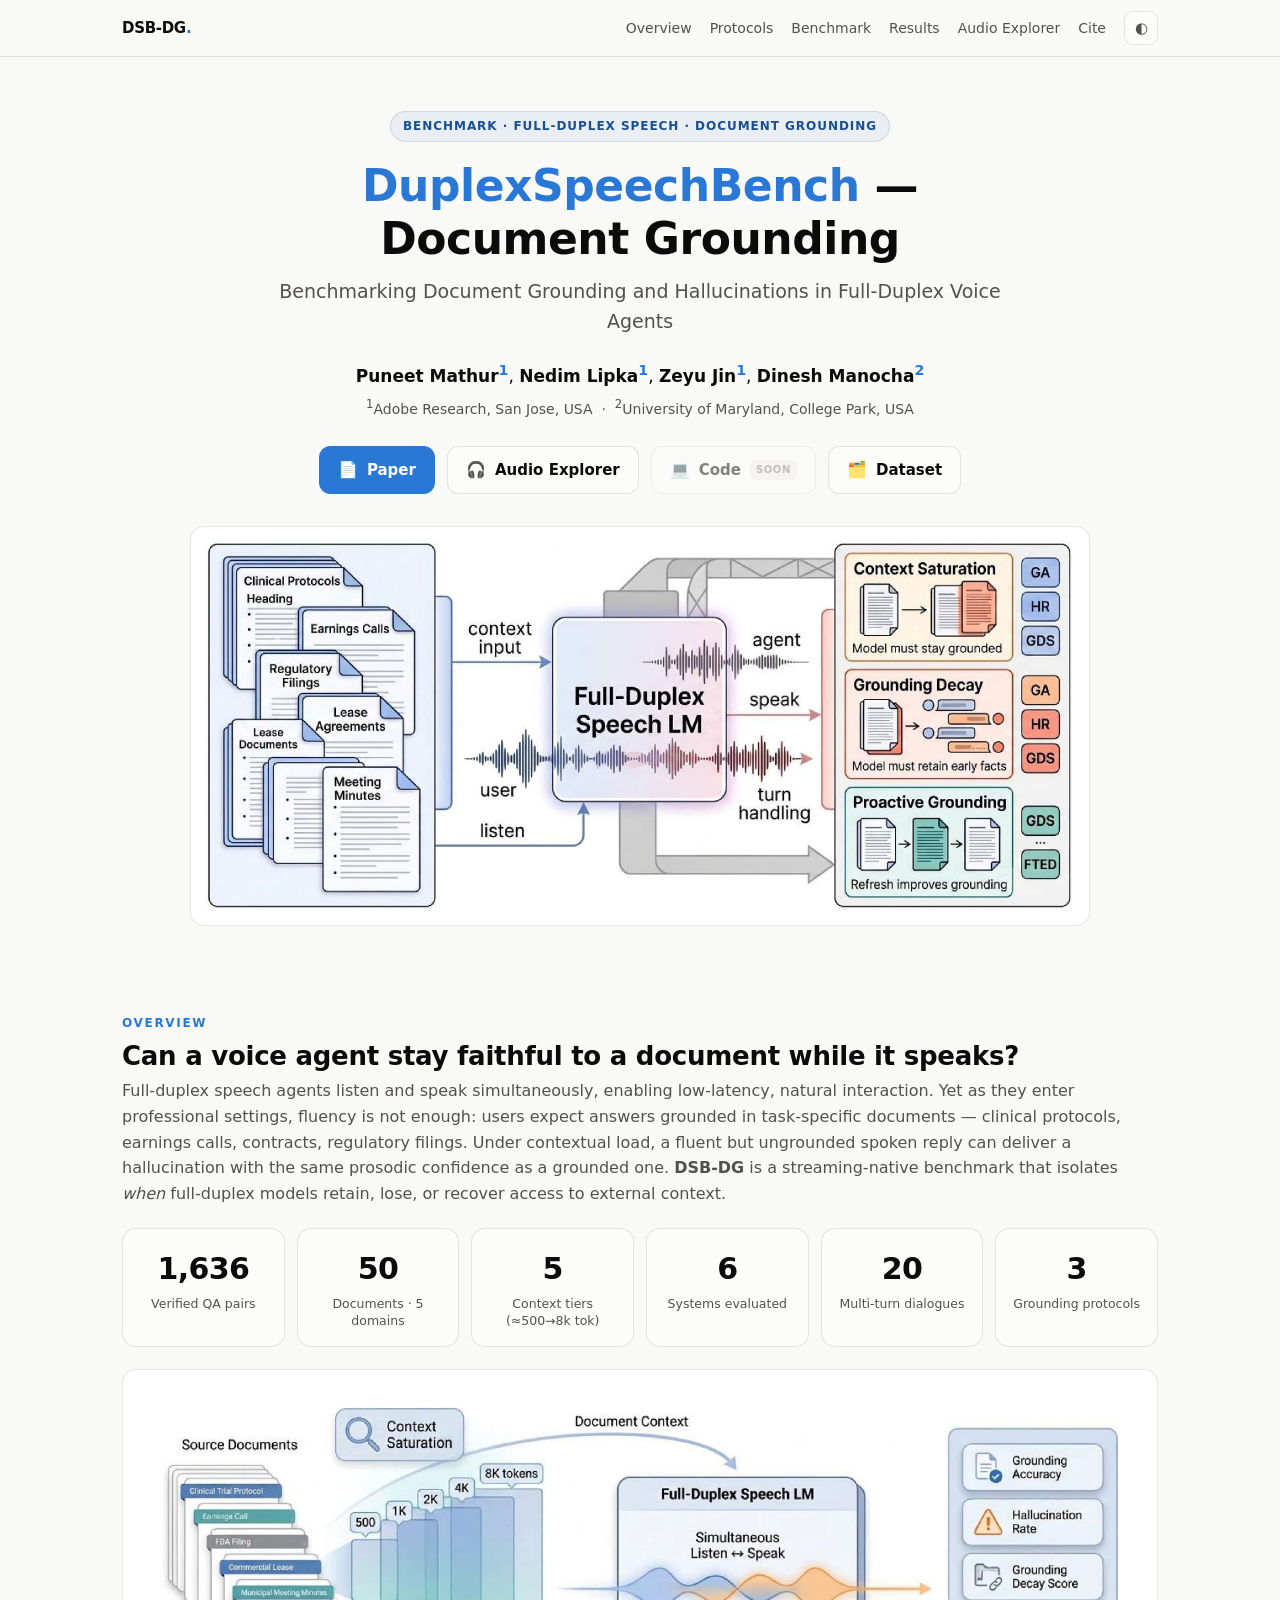
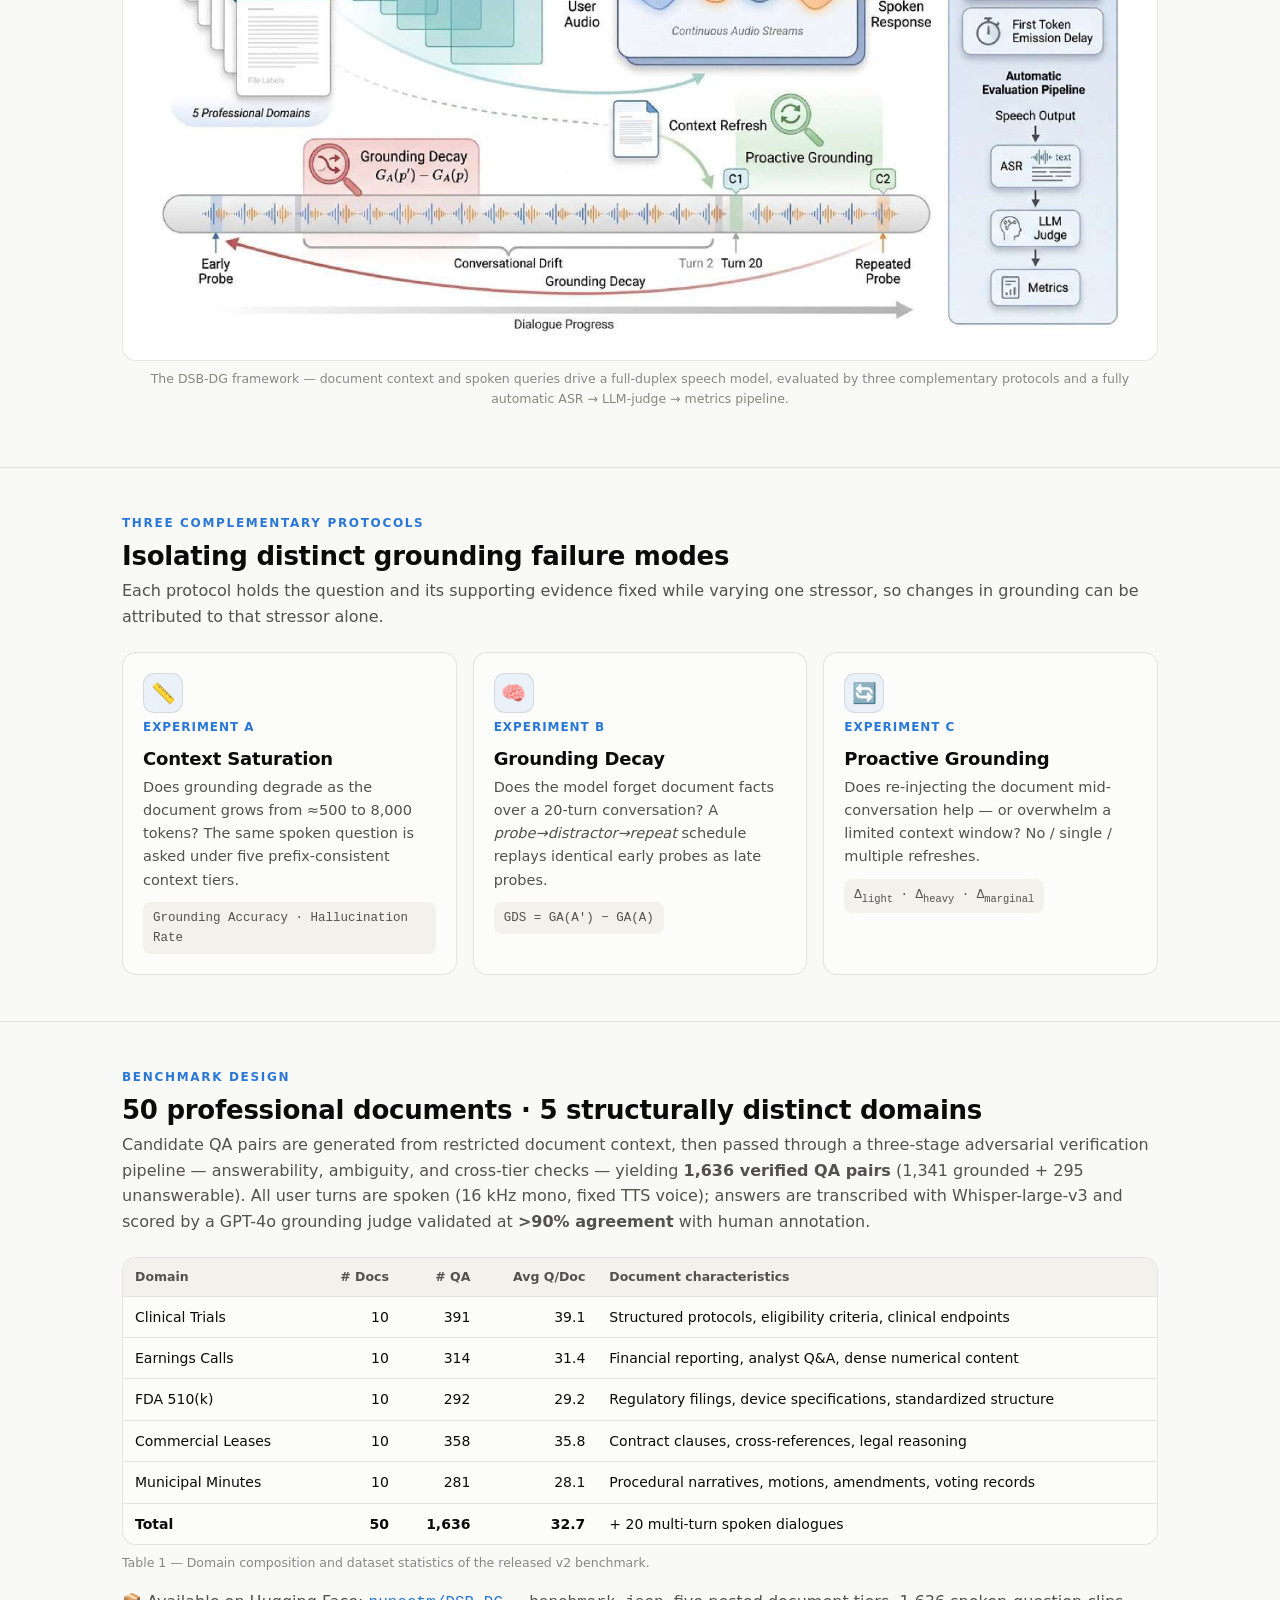
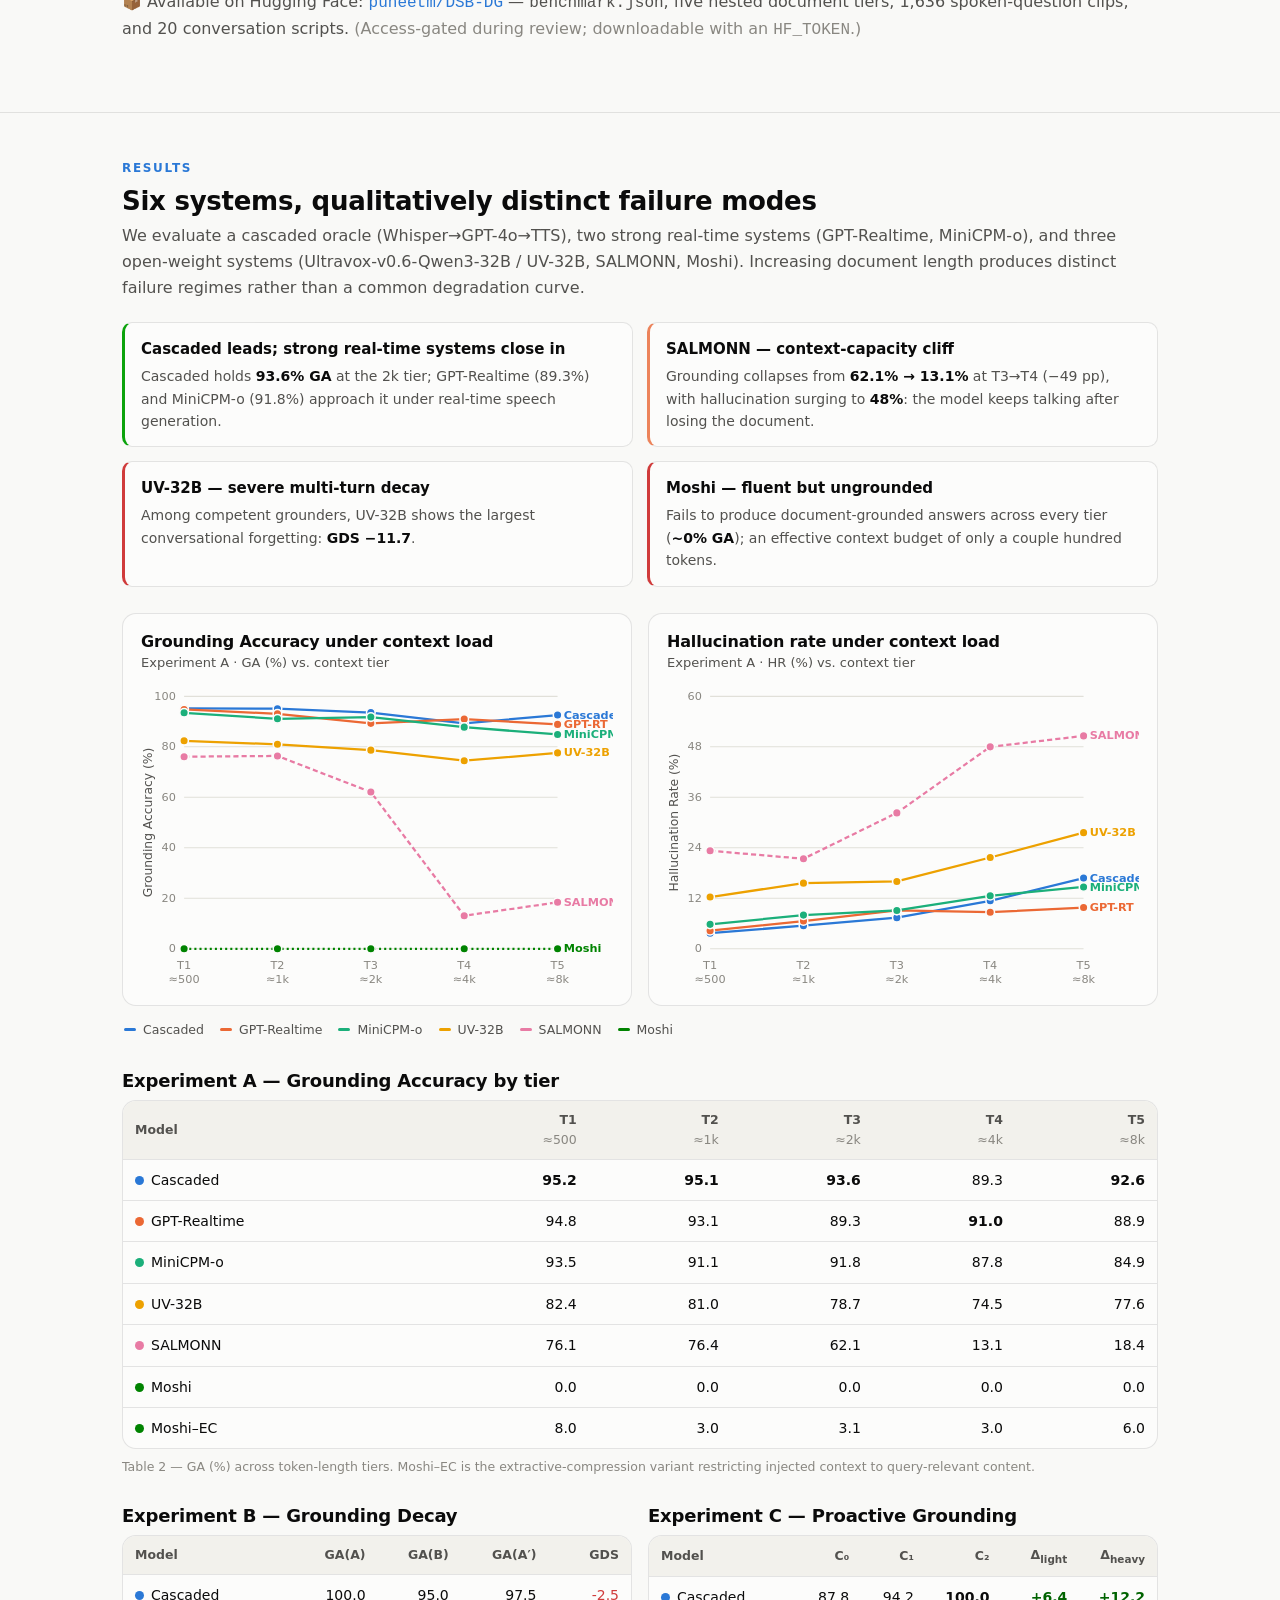
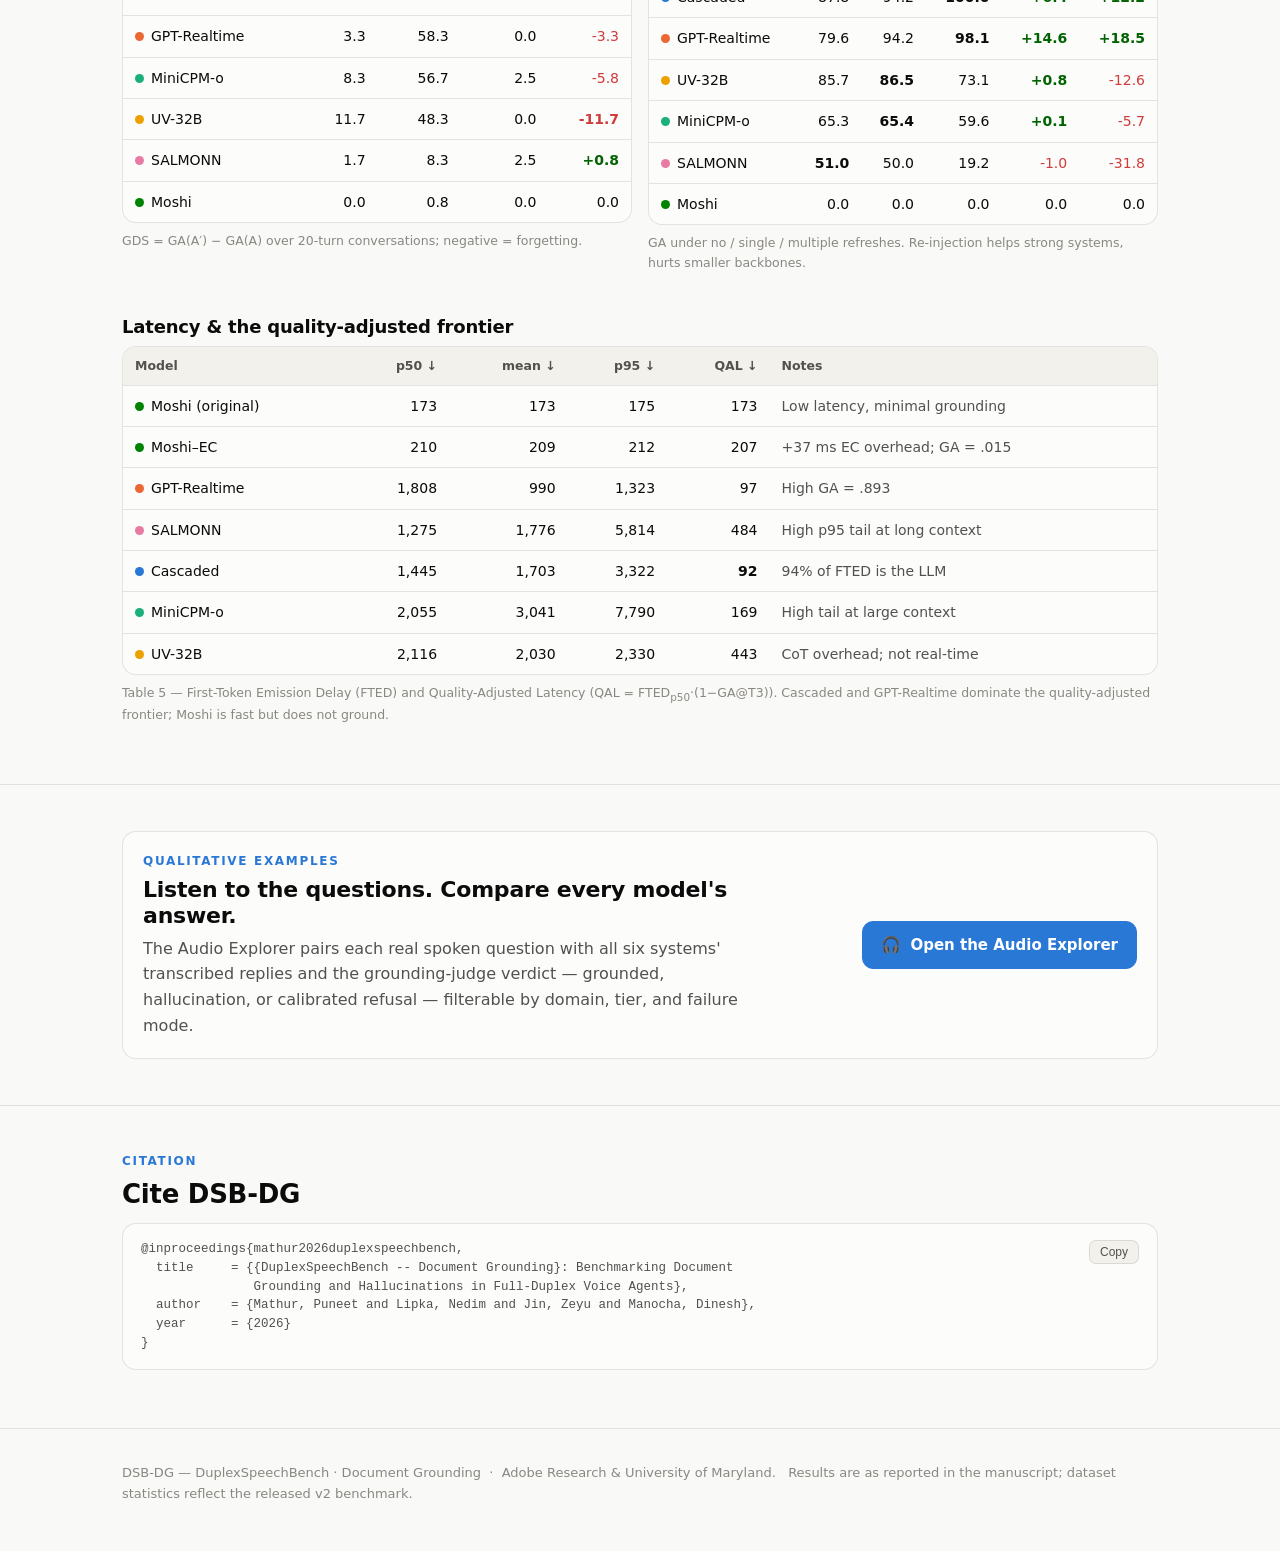
==== index.html @ b0e41d4e "Add files via upload" ====
<!DOCTYPE html>
<html lang="en">
<head>
<meta charset="utf-8">
<meta name="viewport" content="width=device-width, initial-scale=1">
<title>DSB-DG · Document Grounding in Full-Duplex Voice Agents</title>
<meta name="description" content="DuplexSpeechBench–Document Grounding (DSB-DG): a streaming-native benchmark for document grounding and hallucination in full-duplex spoken dialogue.">
<link rel="icon" href="data:image/svg+xml,%3Csvg xmlns=%22http://www.w3.org/2000/svg%22 viewBox=%220 0 32 32%22%3E%3Crect width=%2232%22 height=%2232%22 rx=%227%22 fill=%22%232a78d6%22/%3E%3Ctext x=%2216%22 y=%2222%22 font-size=%2217%22 font-family=%22sans-serif%22 font-weight=%22700%22 fill=%22white%22 text-anchor=%22middle%22%3ED%3C/text%3E%3C/svg%3E">
<link rel="stylesheet" href="assets/css/styles.css">
</head>
<body>

<!-- ================= NAV ================= -->
<nav class="nav">
  <div class="wrap">
    <a class="brand" href="index.html">DSB&#8209;DG<span>.</span></a>
    <div class="links">
      <a href="#overview">Overview</a>
      <a href="#protocols">Protocols</a>
      <a href="#benchmark">Benchmark</a>
      <a href="#results">Results</a>
      <a href="explorer.html">Audio&nbsp;Explorer</a>
      <a href="#cite">Cite</a>
      <button class="theme-btn" id="themeBtn" title="Toggle theme" aria-label="Toggle color theme">◐</button>
    </div>
  </div>
</nav>

<!-- ================= HERO ================= -->
<header class="hero">
  <div class="wrap">
    <span class="badge">Benchmark · Full-Duplex Speech · Document Grounding</span>
    <h1><span class="accent">DuplexSpeechBench</span> — Document Grounding</h1>
    <p class="subtitle">Benchmarking Document Grounding and Hallucinations in Full-Duplex Voice Agents</p>

    <div class="authors">
      <a href="#">Puneet Mathur</a><sup>1</sup>,
      <a href="#">Nedim Lipka</a><sup>1</sup>,
      <a href="#">Zeyu Jin</a><sup>1</sup>,
      <a href="#">Dinesh Manocha</a><sup>2</sup>
    </div>
    <div class="affil"><sup>1</sup>Adobe Research, San Jose, USA &nbsp;·&nbsp; <sup>2</sup>University of Maryland, College Park, USA</div>

    <div class="btn-row">
      <a class="btn primary" href="https://drive.google.com/file/d/1AXy6N1eUe5DbDj20cRdw9fHPKlyASnVm/view" target="_blank" rel="noopener"><span class="ico">📄</span> Paper</a>
      <a class="btn" href="explorer.html"><span class="ico">🎧</span> Audio Explorer</a>
      <a class="btn disabled" href="#" aria-disabled="true"><span class="ico">💻</span> Code <span class="soon">soon</span></a>
      <a class="btn" href="https://huggingface.co/datasets/puneetm/DSB-DG" target="_blank" rel="noopener"><span class="ico">🗂️</span> Dataset</a>
    </div>

    <figure class="figure hero-fig">
      <img src="assets/img/intro_overview.png" alt="DSB-DG overview: professional documents provide context to a full-duplex speech LM that listens and speaks, evaluated by three protocols — Context Saturation, Grounding Decay, and Proactive Grounding — via grounding accuracy, hallucination rate, decay score, and latency.">
    </figure>
  </div>
</header>

<!-- ================= OVERVIEW ================= -->
<section id="overview">
  <div class="wrap">
    <p class="eyebrow">Overview</p>
    <h2 class="section-title">Can a voice agent stay faithful to a document while it speaks?</h2>
    <p class="lede">
      Full-duplex speech agents listen and speak simultaneously, enabling low-latency, natural interaction.
      Yet as they enter professional settings, fluency is not enough: users expect answers grounded in
      task-specific documents — clinical protocols, earnings calls, contracts, regulatory filings. Under
      contextual load, a fluent but ungrounded spoken reply can deliver a hallucination with the same
      prosodic confidence as a grounded one. <strong>DSB-DG</strong> is a streaming-native benchmark that
      isolates <em>when</em> full-duplex models retain, lose, or recover access to external context.
    </p>

    <div class="tiles">
      <div class="tile"><div class="num">1,636</div><div class="lab">Verified QA pairs</div></div>
      <div class="tile"><div class="num">50</div><div class="lab">Documents · 5 domains</div></div>
      <div class="tile"><div class="num">5</div><div class="lab">Context tiers<br>(≈500→8k tok)</div></div>
      <div class="tile"><div class="num">6</div><div class="lab">Systems evaluated</div></div>
      <div class="tile"><div class="num">20</div><div class="lab">Multi-turn dialogues</div></div>
      <div class="tile"><div class="num">3</div><div class="lab">Grounding protocols</div></div>
    </div>

    <figure class="figure" style="margin-top:22px">
      <img src="assets/img/main_figure.png" alt="DSB-DG framework: source documents across five domains are rendered at five context tiers (500–8k tokens) and injected into a full-duplex speech LM that answers spoken queries in real time. Three protocols — Context Saturation, Grounding Decay (early vs. repeated probes across conversational drift), and Proactive Grounding (mid-dialogue context refresh) — feed an automatic evaluation pipeline: ASR, LLM judge, then metrics.">
    </figure>
    <p class="cap center">The DSB-DG framework — document context and spoken queries drive a full-duplex speech model,
      evaluated by three complementary protocols and a fully automatic ASR → LLM-judge → metrics pipeline.</p>
  </div>
</section>

<!-- ================= PROTOCOLS ================= -->
<section id="protocols">
  <div class="wrap">
    <p class="eyebrow">Three complementary protocols</p>
    <h2 class="section-title">Isolating distinct grounding failure modes</h2>
    <p class="lede">Each protocol holds the question and its supporting evidence fixed while varying one stressor,
      so changes in grounding can be attributed to that stressor alone.</p>
    <div class="grid-3">
      <div class="card protocol">
        <div class="pill-ico">📏</div>
        <span class="k">Experiment A</span>
        <h3>Context Saturation</h3>
        <p>Does grounding degrade as the document grows from ≈500 to 8,000 tokens? The same spoken question is
          asked under five prefix-consistent context tiers.</p>
        <span class="metric">Grounding Accuracy · Hallucination Rate</span>
      </div>
      <div class="card protocol">
        <div class="pill-ico">🧠</div>
        <span class="k">Experiment B</span>
        <h3>Grounding Decay</h3>
        <p>Does the model forget document facts over a 20-turn conversation? A <em>probe→distractor→repeat</em>
          schedule replays identical early probes as late probes.</p>
        <span class="metric">GDS = GA(A′) − GA(A)</span>
      </div>
      <div class="card protocol">
        <div class="pill-ico">🔄</div>
        <span class="k">Experiment C</span>
        <h3>Proactive Grounding</h3>
        <p>Does re-injecting the document mid-conversation help — or overwhelm a limited context window?
          No / single / multiple refreshes.</p>
        <span class="metric">Δ<sub>light</sub> · Δ<sub>heavy</sub> · Δ<sub>marginal</sub></span>
      </div>
    </div>
  </div>
</section>

<!-- ================= BENCHMARK ================= -->
<section id="benchmark">
  <div class="wrap">
    <p class="eyebrow">Benchmark design</p>
    <h2 class="section-title">50 professional documents · 5 structurally distinct domains</h2>
    <p class="lede">Candidate QA pairs are generated from restricted document context, then passed through a
      three-stage adversarial verification pipeline — answerability, ambiguity, and cross-tier checks —
      yielding <strong>1,636 verified QA pairs</strong> (1,341 grounded + 295 unanswerable). All user turns
      are spoken (16 kHz mono, fixed TTS voice); answers are transcribed with Whisper-large-v3 and scored by
      a GPT-4o grounding judge validated at <strong>&gt;90% agreement</strong> with human annotation.</p>

    <div class="table-wrap">
      <table class="data">
        <thead>
          <tr><th>Domain</th><th># Docs</th><th># QA</th><th>Avg&nbsp;Q/Doc</th><th style="text-align:left">Document characteristics</th></tr>
        </thead>
        <tbody>
          <tr><td>Clinical Trials</td><td>10</td><td>391</td><td>39.1</td><td style="text-align:left">Structured protocols, eligibility criteria, clinical endpoints</td></tr>
          <tr><td>Earnings Calls</td><td>10</td><td>314</td><td>31.4</td><td style="text-align:left">Financial reporting, analyst Q&amp;A, dense numerical content</td></tr>
          <tr><td>FDA 510(k)</td><td>10</td><td>292</td><td>29.2</td><td style="text-align:left">Regulatory filings, device specifications, standardized structure</td></tr>
          <tr><td>Commercial Leases</td><td>10</td><td>358</td><td>35.8</td><td style="text-align:left">Contract clauses, cross-references, legal reasoning</td></tr>
          <tr><td>Municipal Minutes</td><td>10</td><td>281</td><td>28.1</td><td style="text-align:left">Procedural narratives, motions, amendments, voting records</td></tr>
          <tr><td class="best">Total</td><td class="best">50</td><td class="best">1,636</td><td class="best">32.7</td><td style="text-align:left">+ 20 multi-turn spoken dialogues</td></tr>
        </tbody>
      </table>
    </div>
    <p class="cap">Table 1 — Domain composition and dataset statistics of the released v2 benchmark.</p>
    <p class="lede" style="margin-top:16px">📦 Available on Hugging Face:
      <a href="https://huggingface.co/datasets/puneetm/DSB-DG" target="_blank" rel="noopener"><code>puneetm/DSB-DG</code></a>
      — <code>benchmark.json</code>, five nested document tiers, 1,636 spoken-question clips, and 20 conversation
      scripts. <span style="color:var(--muted)">(Access-gated during review; downloadable with an <code>HF_TOKEN</code>.)</span></p>
  </div>
</section>

<!-- ================= RESULTS ================= -->
<section id="results">
  <div class="wrap">
    <p class="eyebrow">Results</p>
    <h2 class="section-title">Six systems, qualitatively distinct failure modes</h2>
    <p class="lede">We evaluate a cascaded oracle (Whisper→GPT-4o→TTS), two strong real-time systems
      (GPT-Realtime, MiniCPM-o), and three open-weight systems (Ultravox-v0.6-Qwen3-32B / UV-32B, SALMONN, Moshi).
      Increasing document length produces distinct failure regimes rather than a common degradation curve.</p>

    <div class="findings" style="margin-bottom:26px">
      <div class="finding good"><h4>Cascaded leads; strong real-time systems close in</h4>
        <p>Cascaded holds <strong>93.6% GA</strong> at the 2k tier; GPT-Realtime (89.3%) and MiniCPM-o (91.8%)
          approach it under real-time speech generation.</p></div>
      <div class="finding warn"><h4>SALMONN — context-capacity cliff</h4>
        <p>Grounding collapses from <strong>62.1% → 13.1%</strong> at T3→T4 (−49 pp), with hallucination surging
          to <strong>48%</strong>: the model keeps talking after losing the document.</p></div>
      <div class="finding bad"><h4>UV-32B — severe multi-turn decay</h4>
        <p>Among competent grounders, UV-32B shows the largest conversational forgetting: <strong>GDS −11.7</strong>.</p></div>
      <div class="finding bad"><h4>Moshi — fluent but ungrounded</h4>
        <p>Fails to produce document-grounded answers across every tier (<strong>~0% GA</strong>); an effective
          context budget of only a couple hundred tokens.</p></div>
    </div>

    <!-- charts -->
    <div class="grid-2">
      <div class="chart-card">
        <h3>Grounding Accuracy under context load</h3>
        <p class="sub">Experiment A · GA (%) vs. context tier</p>
        <svg id="chartGA" viewBox="0 0 460 300" width="100%" role="img" aria-label="Line chart of grounding accuracy versus context tier for six systems."></svg>
      </div>
      <div class="chart-card">
        <h3>Hallucination rate under context load</h3>
        <p class="sub">Experiment A · HR (%) vs. context tier</p>
        <svg id="chartHR" viewBox="0 0 460 300" width="100%" role="img" aria-label="Line chart of hallucination rate versus context tier for five systems."></svg>
      </div>
    </div>
    <div class="legend" id="modelLegend" style="margin-top:14px"></div>

    <!-- Exp A table -->
    <h3 style="margin:30px 0 8px; font-size:18px">Experiment A — Grounding Accuracy by tier</h3>
    <div class="table-wrap">
      <table class="data" id="tblA"></table>
    </div>
    <p class="cap">Table 2 — GA (%) across token-length tiers. Moshi–EC is the extractive-compression variant restricting injected context to query-relevant content.</p>

    <div class="grid-2" style="margin-top:28px">
      <div>
        <h3 style="margin:0 0 8px; font-size:18px">Experiment B — Grounding Decay</h3>
        <div class="table-wrap"><table class="data" id="tblB"></table></div>
        <p class="cap">GDS = GA(A′) − GA(A) over 20-turn conversations; negative = forgetting.</p>
      </div>
      <div>
        <h3 style="margin:0 0 8px; font-size:18px">Experiment C — Proactive Grounding</h3>
        <div class="table-wrap"><table class="data" id="tblC"></table></div>
        <p class="cap">GA under no / single / multiple refreshes. Re-injection helps strong systems, hurts smaller backbones.</p>
      </div>
    </div>

    <h3 style="margin:30px 0 8px; font-size:18px">Latency & the quality-adjusted frontier</h3>
    <div class="table-wrap"><table class="data" id="tblL"></table></div>
    <p class="cap">Table 5 — First-Token Emission Delay (FTED) and Quality-Adjusted Latency
      (QAL = FTED<sub>p50</sub>·(1−GA@T3)). Cascaded and GPT-Realtime dominate the quality-adjusted frontier;
      Moshi is fast but does not ground.</p>
  </div>
</section>

<!-- ================= EXPLORER TEASER ================= -->
<section id="explore-teaser">
  <div class="wrap">
    <div class="card" style="display:flex; gap:22px; align-items:center; flex-wrap:wrap; justify-content:space-between">
      <div style="max-width:60ch">
        <p class="eyebrow" style="margin-bottom:6px">Qualitative examples</p>
        <h2 class="section-title" style="font-size:22px">Listen to the questions. Compare every model's answer.</h2>
        <p class="lede" style="margin-bottom:0">The Audio Explorer pairs each real spoken question with all six systems'
          transcribed replies and the grounding-judge verdict — grounded, hallucination, or calibrated refusal —
          filterable by domain, tier, and failure mode.</p>
      </div>
      <a class="btn primary" href="explorer.html"><span class="ico">🎧</span> Open the Audio Explorer</a>
    </div>
  </div>
</section>

<!-- ================= CITE ================= -->
<section id="cite">
  <div class="wrap">
    <p class="eyebrow">Citation</p>
    <h2 class="section-title">Cite DSB-DG</h2>
    <pre class="bib" id="bib"><button class="copy-btn" onclick="copyBib()">Copy</button>@inproceedings{mathur2026duplexspeechbench,
  title     = {{DuplexSpeechBench -- Document Grounding}: Benchmarking Document
               Grounding and Hallucinations in Full-Duplex Voice Agents},
  author    = {Mathur, Puneet and Lipka, Nedim and Jin, Zeyu and Manocha, Dinesh},
  year      = {2026}
}</pre>
  </div>
</section>

<footer>
  <div class="wrap">
    DSB-DG — DuplexSpeechBench · Document Grounding &nbsp;·&nbsp; Adobe Research &amp; University of Maryland.
    &nbsp; Results are as reported in the manuscript; dataset statistics reflect the released v2 benchmark.
  </div>
</footer>

<script src="assets/js/charts.js"></script>
<script>
/* theme toggle (shared) */
(function(){
  const root=document.documentElement, KEY='dsbdg-theme';
  const saved=localStorage.getItem(KEY);
  if(saved) root.setAttribute('data-theme',saved);
  const btn=document.getElementById('themeBtn');
  function cur(){ return root.getAttribute('data-theme') || (matchMedia('(prefers-color-scheme: dark)').matches?'dark':'light'); }
  btn && btn.addEventListener('click',()=>{ const n=cur()==='dark'?'light':'dark'; root.setAttribute('data-theme',n); localStorage.setItem(KEY,n); window.__redrawCharts&&window.__redrawCharts(); });
})();
function copyBib(){ const t=document.getElementById('bib').innerText.replace(/^Copy\n/,''); navigator.clipboard.writeText(t); const b=document.querySelector('.copy-btn'); b.textContent='Copied ✓'; setTimeout(()=>b.textContent='Copy',1500); }
</script>
</body>
</html>
---- assets/css/styles.css ----
/* =========================================================================
   DSB-DG project site — shared design system
   Palette values are the validated data-viz reference set (light + dark).
   ========================================================================= */
:root {
  color-scheme: light;
  /* surfaces / ink */
  --plane:        #f9f9f7;
  --surface:      #fcfcfb;
  --surface-2:    #f2f1ec;
  --ink:          #0b0b0b;
  --ink-2:        #52514e;
  --muted:        #898781;
  --hair:         rgba(11,11,11,0.10);
  --grid:         #e1e0d9;
  --axis:         #c3c2b7;
  /* accent */
  --accent:       #2a78d6;
  --accent-ink:   #184f95;
  --accent-wash:  rgba(42,120,214,0.08);
  /* categorical model slots (fixed order) */
  --m-cascaded:   #2a78d6;  /* blue   */
  --m-gpt:        #eb6834;  /* orange */
  --m-minicpm:    #1baf7a;  /* aqua   */
  --m-uv:         #eda100;  /* yellow */
  --m-salmonn:    #e87ba4;  /* magenta*/
  --m-moshi:      #008300;  /* green  */
  /* status (fixed, never themed) */
  --good:         #0ca30c;
  --good-text:    #006300;
  --warning:      #fab219;
  --serious:      #ec835a;
  --critical:     #d03b3b;
  --radius:       14px;
  --maxw:         1080px;
  --font: system-ui, -apple-system, "Segoe UI", Roboto, sans-serif;
  --mono: ui-monospace, "SF Mono", "JetBrains Mono", Menlo, Consolas, monospace;
}
:root[data-theme="dark"] {
  color-scheme: dark;
  --plane:        #0d0d0d;
  --surface:      #1a1a19;
  --surface-2:    #232321;
  --ink:          #ffffff;
  --ink-2:        #c3c2b7;
  --muted:        #898781;
  --hair:         rgba(255,255,255,0.12);
  --grid:         #2c2c2a;
  --axis:         #383835;
  --accent:       #3987e5;
  --accent-ink:   #86b6ef;
  --accent-wash:  rgba(57,135,229,0.12);
  --m-cascaded:   #3987e5;
  --m-gpt:        #d95926;
  --m-minicpm:    #199e70;
  --m-uv:         #c98500;
  --m-salmonn:    #d55181;
  --m-moshi:      #008300;
  --good-text:    #0ca30c;
}
@media (prefers-color-scheme: dark) {
  :root:not([data-theme="light"]) {
    color-scheme: dark;
    --plane:#0d0d0d; --surface:#1a1a19; --surface-2:#232321;
    --ink:#ffffff; --ink-2:#c3c2b7; --muted:#898781;
    --hair:rgba(255,255,255,0.12); --grid:#2c2c2a; --axis:#383835;
    --accent:#3987e5; --accent-ink:#86b6ef; --accent-wash:rgba(57,135,229,0.12);
    --m-cascaded:#3987e5; --m-gpt:#d95926; --m-minicpm:#199e70; --m-uv:#c98500;
    --m-salmonn:#d55181; --m-moshi:#008300; --good-text:#0ca30c;
  }
}

* { box-sizing: border-box; }
html { scroll-behavior: smooth; }
body {
  margin: 0; background: var(--plane); color: var(--ink);
  font-family: var(--font); font-size: 16px; line-height: 1.6;
  -webkit-font-smoothing: antialiased;
}
a { color: var(--accent); text-decoration: none; }
a:hover { text-decoration: underline; }
h1,h2,h3 { line-height: 1.2; font-weight: 700; letter-spacing: -0.01em; }
.wrap { max-width: var(--maxw); margin: 0 auto; padding: 0 22px; }
section { padding: 46px 0; border-top: 1px solid var(--hair); }
section:first-of-type { border-top: none; }
.eyebrow {
  text-transform: uppercase; letter-spacing: 0.14em; font-size: 12px;
  font-weight: 700; color: var(--accent); margin: 0 0 8px;
}
h2.section-title { font-size: 26px; margin: 0 0 6px; }
.lede { color: var(--ink-2); max-width: none; margin: 0 0 22px; }

/* ---- top nav ---- */
.nav {
  position: sticky; top: 0; z-index: 50; backdrop-filter: saturate(140%) blur(10px);
  background: color-mix(in srgb, var(--plane) 82%, transparent);
  border-bottom: 1px solid var(--hair);
}
.nav .wrap { display: flex; align-items: center; gap: 18px; height: 56px; }
.nav .brand { font-weight: 800; letter-spacing: -0.02em; color: var(--ink); font-size: 15px; }
.nav .brand span { color: var(--accent); }
.nav .links { margin-left: auto; display: flex; gap: 18px; align-items: center; }
.nav .links a { color: var(--ink-2); font-size: 14px; font-weight: 500; }
.nav .links a:hover { color: var(--ink); text-decoration: none; }
.theme-btn {
  border: 1px solid var(--hair); background: var(--surface); color: var(--ink-2);
  width: 34px; height: 34px; border-radius: 9px; cursor: pointer; font-size: 15px;
  display: grid; place-items: center;
}
.theme-btn:hover { color: var(--ink); border-color: var(--axis); }

/* ---- hero ---- */
.hero { text-align: center; padding: 54px 0 42px; }
.hero .badge {
  display: inline-block; font-size: 12px; font-weight: 700; letter-spacing: 0.08em;
  text-transform: uppercase; color: var(--accent-ink); background: var(--accent-wash);
  border: 1px solid var(--hair); padding: 5px 12px; border-radius: 999px; margin-bottom: 18px;
}
.hero h1 { font-size: clamp(28px, 5vw, 44px); margin: 0 auto 10px; max-width: 20ch; }
.hero h1 .accent { color: var(--accent); }
.hero .subtitle { font-size: clamp(16px,2.2vw,19px); color: var(--ink-2); max-width: 60ch; margin: 0 auto 22px; }
.authors { margin: 20px auto 4px; max-width: 62ch; font-size: 17px; }
.authors a { color: var(--ink); font-weight: 600; }
.authors sup { color: var(--accent); font-weight: 700; }
.affil { color: var(--ink-2); font-size: 14px; margin: 6px auto 0; }
.venue { color: var(--muted); font-size: 13.5px; margin-top: 8px; }

/* ---- paper figures (light-background illustrations, framed for both themes) ---- */
.figure { background: #ffffff; border: 1px solid var(--hair); border-radius: var(--radius); padding: 14px; margin: 0; }
.figure img { display: block; width: 100%; height: auto; border-radius: 8px; }
.hero-fig { max-width: 900px; margin: 32px auto 0; }
.cap.center { text-align: center; }

/* ---- buttons ---- */
.btn-row { display: flex; flex-wrap: wrap; gap: 12px; justify-content: center; margin: 26px 0 4px; }
.btn {
  display: inline-flex; align-items: center; gap: 9px; padding: 11px 18px;
  border-radius: 11px; font-weight: 600; font-size: 15px; border: 1px solid var(--hair);
  background: var(--surface); color: var(--ink); transition: transform .08s ease, border-color .15s;
}
.btn:hover { text-decoration: none; border-color: var(--axis); transform: translateY(-1px); }
.btn.primary { background: var(--accent); border-color: var(--accent); color: #fff; }
.btn.primary:hover { background: var(--accent-ink); border-color: var(--accent-ink); }
.btn.disabled { opacity: 0.5; cursor: not-allowed; pointer-events: none; }
.btn .ico { font-size: 16px; line-height: 1; }
.btn .soon { font-size: 10px; font-weight: 700; text-transform: uppercase; letter-spacing: .06em;
  background: var(--surface-2); color: var(--muted); padding: 2px 6px; border-radius: 6px; }

/* ---- stat tiles ---- */
.tiles { display: grid; grid-template-columns: repeat(6, 1fr); gap: 12px; margin-top: 8px; }
.tile { background: var(--surface); border: 1px solid var(--hair); border-radius: var(--radius);
  padding: 16px 14px; text-align: center; }
.tile .num { font-size: 30px; font-weight: 800; letter-spacing: -0.02em; color: var(--ink); }
.tile .lab { font-size: 12.5px; color: var(--ink-2); margin-top: 3px; line-height: 1.35; }
@media (max-width: 820px){ .tiles { grid-template-columns: repeat(3,1fr);} }
@media (max-width: 460px){ .tiles { grid-template-columns: repeat(2,1fr);} }

/* ---- cards / grid ---- */
.card { background: var(--surface); border: 1px solid var(--hair); border-radius: var(--radius); padding: 20px; }
.grid-3 { display: grid; grid-template-columns: repeat(3,1fr); gap: 16px; }
.grid-2 { display: grid; grid-template-columns: repeat(2,1fr); gap: 16px; }
@media (max-width: 820px){ .grid-3, .grid-2 { grid-template-columns: 1fr; } }
.protocol h3 { margin: 10px 0 6px; font-size: 18px; }
.protocol .k { font-size: 12px; font-weight: 700; color: var(--accent); text-transform: uppercase; letter-spacing: .08em; }
.protocol p { color: var(--ink-2); font-size: 14.5px; margin: 0 0 10px; }
.protocol .metric { font-family: var(--mono); font-size: 12.5px; color: var(--ink-2);
  background: var(--surface-2); border-radius: 8px; padding: 6px 10px; display: inline-block; }
.pill-ico { width: 40px; height: 40px; border-radius: 11px; display: grid; place-items: center;
  font-size: 20px; background: var(--accent-wash); border: 1px solid var(--hair); }

/* ---- tables ---- */
.table-wrap { overflow-x: auto; border: 1px solid var(--hair); border-radius: var(--radius); background: var(--surface); }
table.data { border-collapse: collapse; width: 100%; font-size: 14px; }
table.data th, table.data td { padding: 9px 12px; text-align: right; white-space: nowrap;
  font-variant-numeric: tabular-nums; border-bottom: 1px solid var(--hair); }
table.data th:first-child, table.data td:first-child { text-align: left; }
table.data thead th { color: var(--ink-2); font-weight: 700; font-size: 12.5px; background: var(--surface-2);
  position: sticky; top: 0; }
table.data tbody tr:last-child td { border-bottom: none; }
table.data td.best { font-weight: 800; color: var(--ink); }
table.data .dot { display: inline-block; width: 9px; height: 9px; border-radius: 50%; margin-right: 7px; vertical-align: baseline; }
.neg { color: var(--critical); }
.pos { color: var(--good-text); font-weight: 600; }
.cap { color: var(--muted); font-size: 12.5px; margin-top: 8px; }

/* ---- chart ---- */
.chart-card { background: var(--surface); border: 1px solid var(--hair); border-radius: var(--radius); padding: 18px 18px 8px; }
.chart-card h3 { font-size: 16px; margin: 0 0 2px; }
.chart-card .sub { color: var(--ink-2); font-size: 13px; margin: 0 0 8px; }
.legend { display: flex; flex-wrap: wrap; gap: 12px 16px; margin: 6px 2px 4px; }
.legend .item { display: inline-flex; align-items: center; gap: 7px; font-size: 12.5px; color: var(--ink-2); }
.legend .swatch { width: 12px; height: 3px; border-radius: 2px; }
svg .grid line { stroke: var(--grid); stroke-width: 1; }
svg .axis line, svg .axis path { stroke: var(--axis); }
svg text { fill: var(--muted); font-size: 11px; font-family: var(--font); }
svg text.axis-label { fill: var(--ink-2); font-size: 12px; }

/* ---- callout / findings ---- */
.findings { display: grid; grid-template-columns: repeat(2,1fr); gap: 14px; }
@media (max-width: 820px){ .findings { grid-template-columns: 1fr; } }
.finding { background: var(--surface); border: 1px solid var(--hair); border-left: 3px solid var(--accent);
  border-radius: 10px; padding: 14px 16px; }
.finding.warn { border-left-color: var(--serious); }
.finding.bad { border-left-color: var(--critical); }
.finding.good { border-left-color: var(--good); }
.finding h4 { margin: 0 0 4px; font-size: 15px; }
.finding p { margin: 0; font-size: 14px; color: var(--ink-2); }
.finding strong { color: var(--ink); }

/* ---- bibtex ---- */
pre.bib { background: var(--surface); border: 1px solid var(--hair); border-radius: var(--radius);
  padding: 16px 18px; overflow-x: auto; font-family: var(--mono); font-size: 12.5px; color: var(--ink-2); line-height: 1.5; }
.copy-btn { float: right; font-size: 12px; border: 1px solid var(--hair); background: var(--surface-2);
  color: var(--ink-2); border-radius: 7px; padding: 4px 10px; cursor: pointer; }
.copy-btn:hover { color: var(--ink); }

footer { padding: 34px 0 50px; color: var(--muted); font-size: 13px; border-top: 1px solid var(--hair); }
footer a { color: var(--ink-2); }

/* =========================================================================
   Explorer page
   ========================================================================= */
.explorer-head { padding: 30px 0 6px; }
.explorer-head h1 { font-size: clamp(24px,4vw,34px); margin: 0 0 6px; }
.controls { position: sticky; top: 56px; z-index: 40; background: color-mix(in srgb, var(--plane) 88%, transparent);
  backdrop-filter: blur(8px); border-bottom: 1px solid var(--hair); padding: 12px 0; margin-bottom: 20px; }
.controls .row { display: flex; flex-wrap: wrap; gap: 10px 14px; align-items: center; }
.filter-group { display: inline-flex; align-items: center; gap: 6px; flex-wrap: wrap; }
.filter-group .lab { font-size: 12px; font-weight: 700; text-transform: uppercase; letter-spacing: .06em; color: var(--muted); margin-right: 2px; }
.chip {
  border: 1px solid var(--hair); background: var(--surface); color: var(--ink-2);
  border-radius: 999px; padding: 5px 12px; font-size: 13px; cursor: pointer; user-select: none;
  transition: all .12s;
}
.chip:hover { border-color: var(--axis); color: var(--ink); }
.chip.active { background: var(--accent); border-color: var(--accent); color: #fff; }
.chip.active.tag { background: var(--accent-ink); border-color: var(--accent-ink); }
.search-box { flex: 1; min-width: 180px; }
.search-box input { width: 100%; padding: 8px 12px; border-radius: 10px; border: 1px solid var(--hair);
  background: var(--surface); color: var(--ink); font-size: 14px; font-family: var(--font); }
.search-box input::placeholder { color: var(--muted); }
.count-line { font-size: 13px; color: var(--muted); margin: 0 0 14px; }

.ex-list { display: flex; flex-direction: column; gap: 18px; }
.ex-card { background: var(--surface); border: 1px solid var(--hair); border-radius: var(--radius); overflow: hidden; }
.ex-top { padding: 16px 18px; border-bottom: 1px solid var(--hair); }
.ex-meta { display: flex; flex-wrap: wrap; gap: 8px; align-items: center; margin-bottom: 10px; }
.meta-tag { font-size: 11.5px; font-weight: 700; letter-spacing: .03em; padding: 3px 9px; border-radius: 999px;
  background: var(--surface-2); color: var(--ink-2); border: 1px solid var(--hair); }
.meta-tag.dom { background: var(--accent-wash); color: var(--accent-ink); border-color: transparent; }
.meta-tag.qtype-unanswerable { background: color-mix(in srgb, var(--serious) 16%, transparent); color: var(--serious); }
.meta-tag.tier { font-family: var(--mono); }
.meta-tag.hl { background: color-mix(in srgb, var(--accent) 15%, transparent); color: var(--accent-ink); }
.ex-q { font-size: 17px; font-weight: 600; color: var(--ink); margin: 2px 0 12px; }
.audio-row { display: flex; align-items: center; gap: 12px; flex-wrap: wrap; }
.audio-row audio { height: 34px; }
.audio-label { font-size: 12px; color: var(--muted); }
.ref-box { margin-top: 12px; font-size: 13.5px; color: var(--ink-2); }
.ref-box .k { font-weight: 700; color: var(--ink); }
.evidence { margin-top: 8px; font-size: 13px; color: var(--ink-2); background: var(--surface-2);
  border-left: 3px solid var(--accent); border-radius: 8px; padding: 8px 12px; }
.evidence .k { font-weight: 700; color: var(--muted); font-size: 11px; text-transform: uppercase; letter-spacing: .06em; display:block; margin-bottom: 3px; }

.responses { padding: 6px 18px 18px; }
.responses > .rt { font-size: 11.5px; font-weight: 700; text-transform: uppercase; letter-spacing: .08em;
  color: var(--muted); padding: 12px 0 8px; }
.resp { display: grid; grid-template-columns: 148px 1fr auto; gap: 12px; align-items: start;
  padding: 11px 0; border-top: 1px solid var(--hair); }
.resp .model { display: inline-flex; align-items: center; gap: 8px; font-weight: 700; font-size: 14px; }
.resp .model .bar { width: 4px; height: 16px; border-radius: 2px; }
.resp .say { font-size: 14px; color: var(--ink); }
.resp .say.empty { color: var(--muted); font-style: italic; }
.resp .side { display: flex; flex-direction: column; align-items: flex-end; gap: 4px; }
.verdict { display: inline-flex; align-items: center; gap: 5px; font-size: 12px; font-weight: 700;
  padding: 3px 9px; border-radius: 999px; white-space: nowrap; }
.verdict .g { width: 8px; height: 8px; border-radius: 50%; }
.v-grounded { background: color-mix(in srgb, var(--good) 15%, transparent); color: var(--good-text); }
.v-grounded .g { background: var(--good); }
.v-refusal { background: color-mix(in srgb, var(--accent) 14%, transparent); color: var(--accent-ink); }
.v-refusal .g { background: var(--accent); }
.v-hallucination { background: color-mix(in srgb, var(--critical) 15%, transparent); color: var(--critical); }
.v-hallucination .g { background: var(--critical); }
.v-ungrounded { background: color-mix(in srgb, var(--serious) 18%, transparent); color: var(--serious); }
.v-ungrounded .g { background: var(--serious); }
.v-no_response { background: var(--surface-2); color: var(--muted); }
.v-no_response .g { background: var(--muted); }
.fted { font-size: 11.5px; color: var(--muted); font-variant-numeric: tabular-nums; }
@media (max-width: 640px){ .resp { grid-template-columns: 1fr; } .resp .side { align-items: flex-start; flex-direction: row; gap: 10px; } }

.empty-state { text-align: center; color: var(--muted); padding: 60px 0; }
.info-banner { background: var(--accent-wash); border: 1px solid var(--hair); border-radius: var(--radius);
  padding: 12px 16px; font-size: 13.5px; color: var(--ink-2); margin-bottom: 18px; }
.info-banner strong { color: var(--ink); }

/* ---- experiment tabs ---- */
.tabs { display: flex; gap: 8px; flex-wrap: wrap; margin: 4px 0 2px; }
.tab {
  border: 1px solid var(--hair); background: var(--surface); color: var(--ink-2);
  border-radius: 11px; padding: 9px 15px; font-size: 14px; font-weight: 600; cursor: pointer;
  display: inline-flex; align-items: center; gap: 8px; transition: all .12s;
}
.tab:hover { color: var(--ink); border-color: var(--axis); }
.tab.active { background: var(--accent); border-color: var(--accent); color: #fff; }
.tab .n { font-size: 11.5px; font-weight: 700; padding: 1px 7px; border-radius: 999px;
  background: var(--surface-2); color: var(--muted); }
.tab.active .n { background: rgba(255,255,255,.25); color: #fff; }
.tab .k { font-size: 11px; font-weight: 700; opacity: .7; }
.tab-intro { color: var(--ink-2); font-size: 14px; margin: 8px 0 4px; max-width: 80ch; }

/* ---- collapsible source document w/ evidence highlight ---- */
details.doc { margin-top: 12px; border: 1px solid var(--hair); border-radius: 10px; background: var(--surface-2); overflow: hidden; }
details.doc > summary { cursor: pointer; padding: 9px 13px; font-size: 12.5px; font-weight: 700; color: var(--ink-2);
  list-style: none; display: flex; align-items: center; gap: 8px; user-select: none; }
details.doc > summary::-webkit-details-marker { display: none; }
details.doc > summary::before { content: "▸"; color: var(--muted); font-size: 11px; transition: transform .15s; }
details.doc[open] > summary::before { transform: rotate(90deg); }
details.doc > summary .hint { margin-left: auto; font-weight: 500; color: var(--muted); font-size: 11.5px; }
.doc-body { max-height: 340px; overflow: auto; padding: 12px 14px; border-top: 1px solid var(--hair); background: var(--surface); }
.doc-body pre { margin: 0; white-space: pre-wrap; word-break: break-word; font-family: var(--mono);
  font-size: 12px; line-height: 1.55; color: var(--ink-2); }
.doc-body mark { background: color-mix(in srgb, var(--warning) 42%, transparent); color: var(--ink);
  border-radius: 3px; padding: 0 2px; box-decoration-break: clone; -webkit-box-decoration-break: clone; font-weight: 600; }

/* ---- decay summary chips (Exp B) ---- */
.decay-row { display: flex; flex-wrap: wrap; gap: 8px; margin-top: 6px; }
.decay-chip { display: inline-flex; align-items: center; gap: 8px; border: 1px solid var(--hair);
  border-radius: 999px; padding: 4px 11px 4px 8px; font-size: 12.5px; background: var(--surface); }
.decay-chip .bar { width: 4px; height: 15px; border-radius: 2px; }
.decay-chip .flow { color: var(--ink-2); font-variant-numeric: tabular-nums; }
.decay-chip .gds { font-weight: 700; font-variant-numeric: tabular-nums; }

/* ---- conversation transcript ---- */
.convo { padding: 4px 18px 18px; }
.convo .rt { font-size: 11.5px; font-weight: 700; text-transform: uppercase; letter-spacing: .08em; color: var(--muted); padding: 14px 0 6px; }
.turn { padding: 9px 0; border-top: 1px solid var(--hair); }
.turn.opening, .turn.closing { opacity: .72; }
.turn .uline { display: flex; gap: 9px; align-items: baseline; }
.turn .who { font-size: 11px; font-weight: 800; text-transform: uppercase; letter-spacing: .05em; color: var(--muted);
  min-width: 42px; padding-top: 1px; }
.turn .utext { font-size: 14.5px; color: var(--ink); }
.turn .ttag { font-size: 10px; font-weight: 700; text-transform: uppercase; letter-spacing: .04em; padding: 1px 7px;
  border-radius: 999px; margin-left: 4px; vertical-align: middle; }
.ttag.probe_a { background: color-mix(in srgb, var(--accent) 16%, transparent); color: var(--accent-ink); }
.ttag.probe_a_repeat { background: color-mix(in srgb, var(--m-uv) 20%, transparent); color: var(--m-uv); }
.ttag.probe_b { background: color-mix(in srgb, var(--m-minicpm) 20%, transparent); color: var(--m-minicpm); }
.ttag.distractor { background: var(--surface-2); color: var(--muted); }
.turn .expected { font-size: 12px; color: var(--muted); margin: 4px 0 2px 51px; }
.turn .expected b { color: var(--ink-2); font-weight: 700; }
.probe-resp { margin: 6px 0 2px 51px; display: grid; grid-template-columns: 132px 1fr auto; gap: 8px 10px; align-items: baseline; }
.probe-resp .m { display: inline-flex; align-items: center; gap: 7px; font-size: 12.5px; font-weight: 700; }
.probe-resp .m .bar { width: 3px; height: 13px; border-radius: 2px; }
.probe-resp .say { font-size: 13px; color: var(--ink-2); }
.probe-resp .say.empty { font-style: italic; color: var(--muted); }
.fa { font-size: 15px; font-weight: 800; line-height: 1; }
.fa.ok { color: var(--good-text); }
.fa.no { color: var(--critical); }
@media (max-width: 640px){ .probe-resp { grid-template-columns: 1fr; margin-left: 0; } .turn .expected { margin-left: 0; } }

/* ---- Exp C refresh bars ---- */
.refresh-grid { padding: 6px 18px 18px; }
.refresh-grid .rt { font-size: 11.5px; font-weight: 700; text-transform: uppercase; letter-spacing: .08em; color: var(--muted); padding: 14px 0 8px; }
.rf-row { display: grid; grid-template-columns: 132px 1fr 88px; gap: 12px; align-items: center; padding: 9px 0; border-top: 1px solid var(--hair); }
.rf-row .m { display: inline-flex; align-items: center; gap: 7px; font-size: 13px; font-weight: 700; }
.rf-row .m .bar { width: 4px; height: 15px; border-radius: 2px; }
.rf-bars { display: flex; flex-direction: column; gap: 4px; }
.rf-bar { display: grid; grid-template-columns: 26px 1fr 42px; gap: 8px; align-items: center; font-size: 11px; color: var(--muted); }
.rf-track { height: 9px; background: var(--surface-2); border-radius: 5px; overflow: hidden; }
.rf-fill { height: 100%; border-radius: 5px; }
.rf-bar .v { text-align: right; color: var(--ink-2); font-variant-numeric: tabular-nums; }
.rf-delta { text-align: right; font-weight: 700; font-size: 13px; font-variant-numeric: tabular-nums; }
@media (max-width: 640px){ .rf-row { grid-template-columns: 1fr; } }
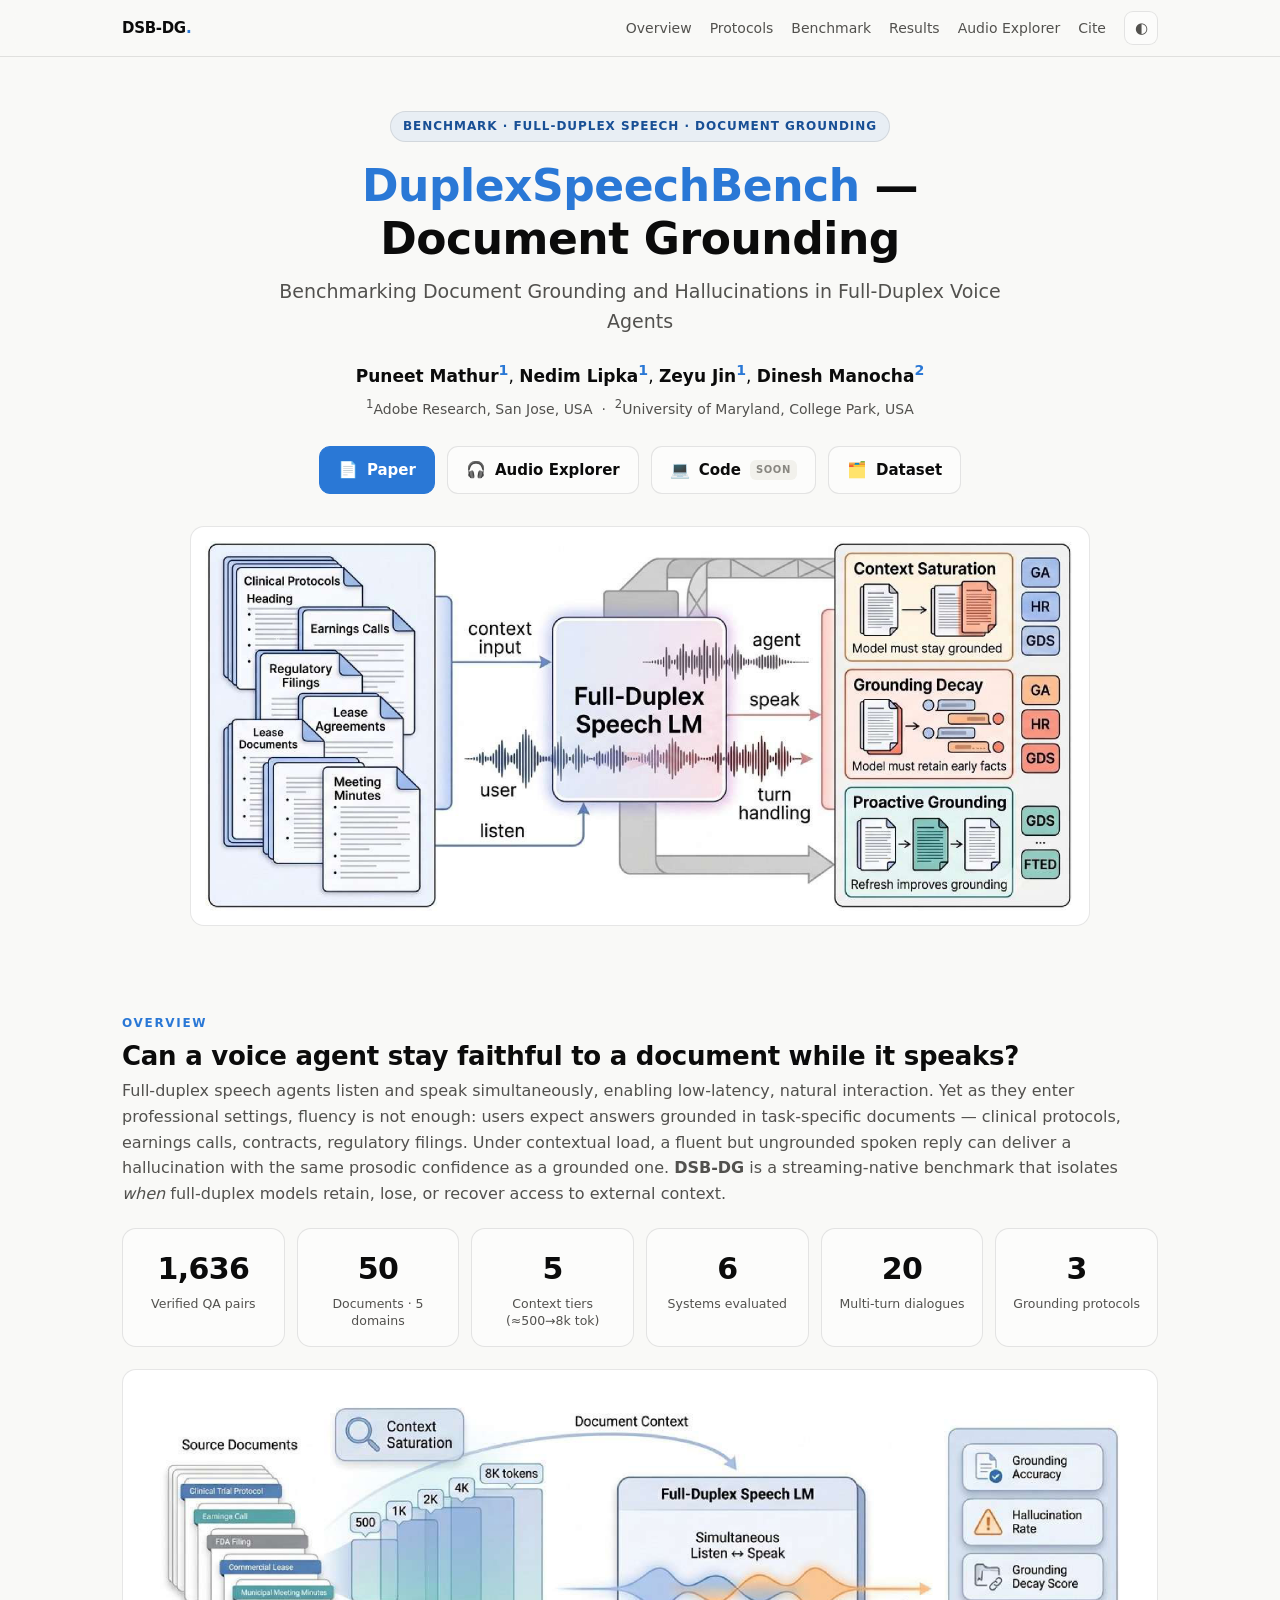
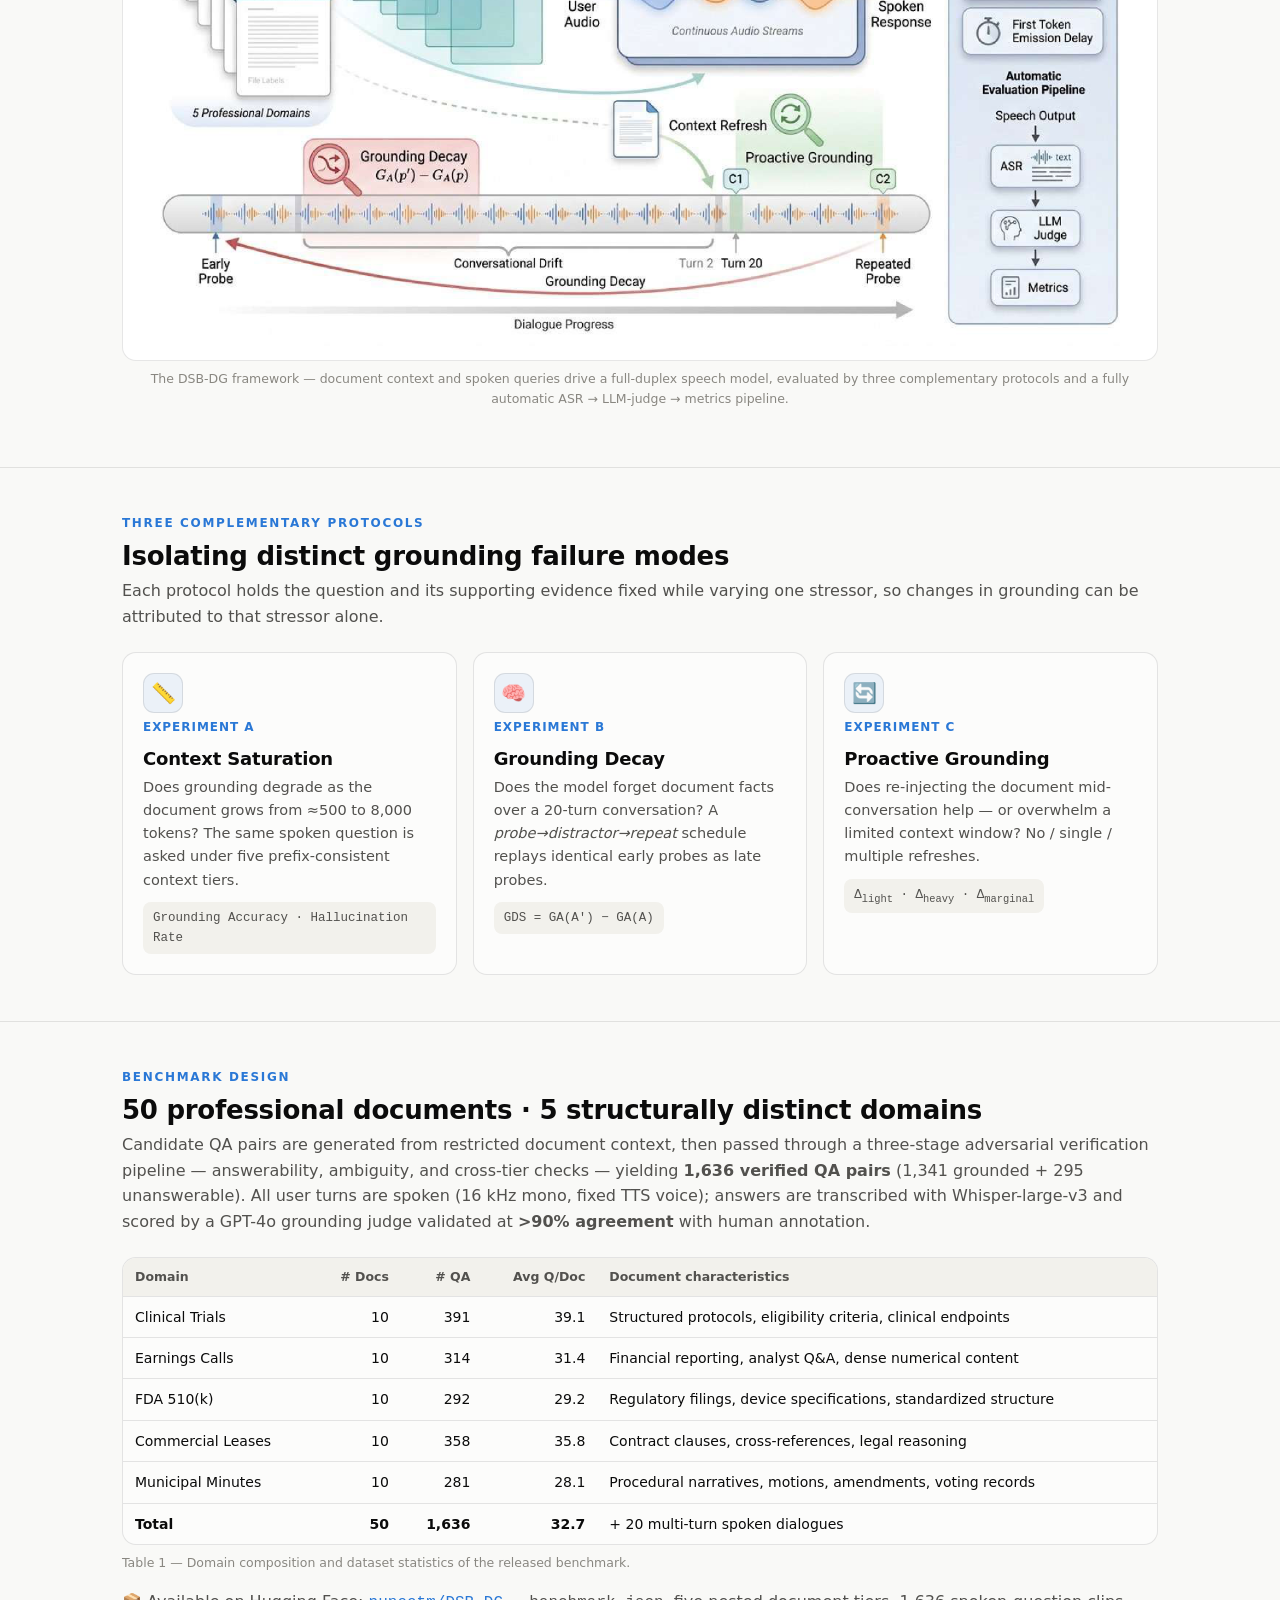
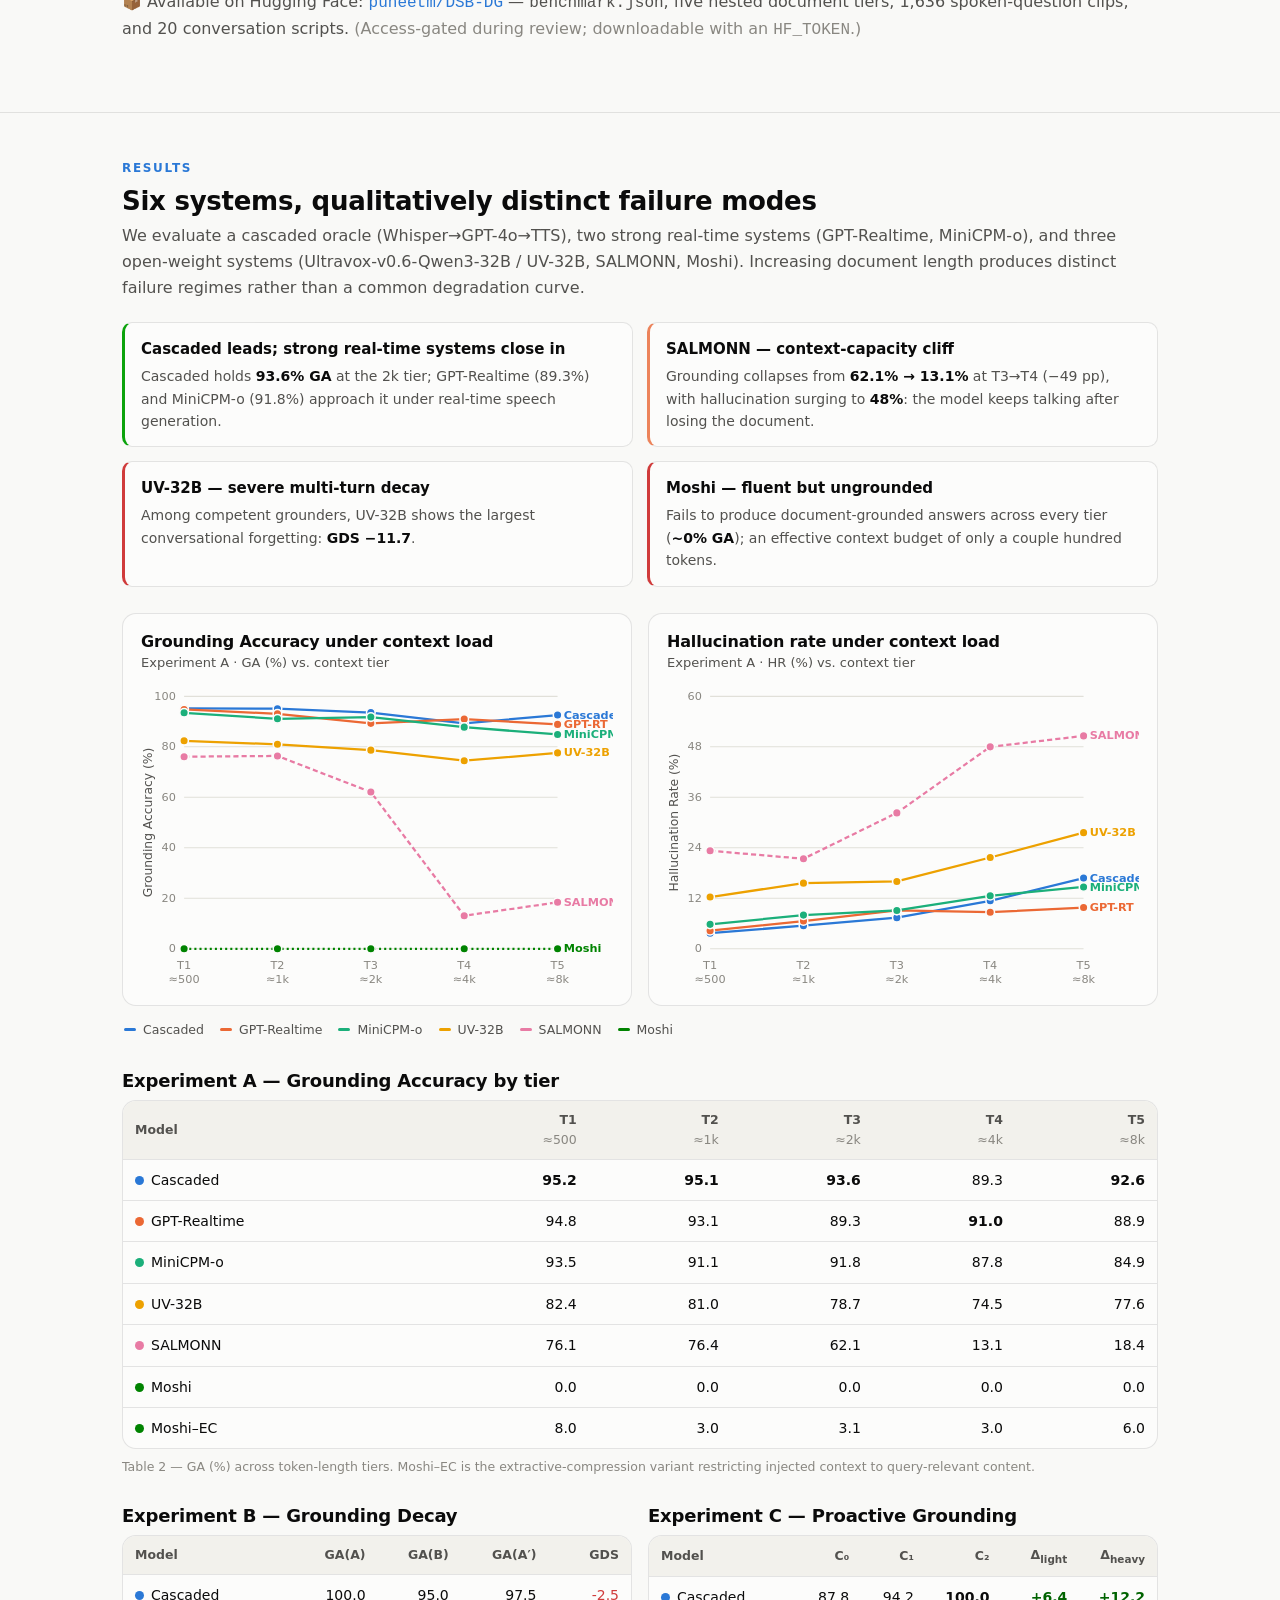
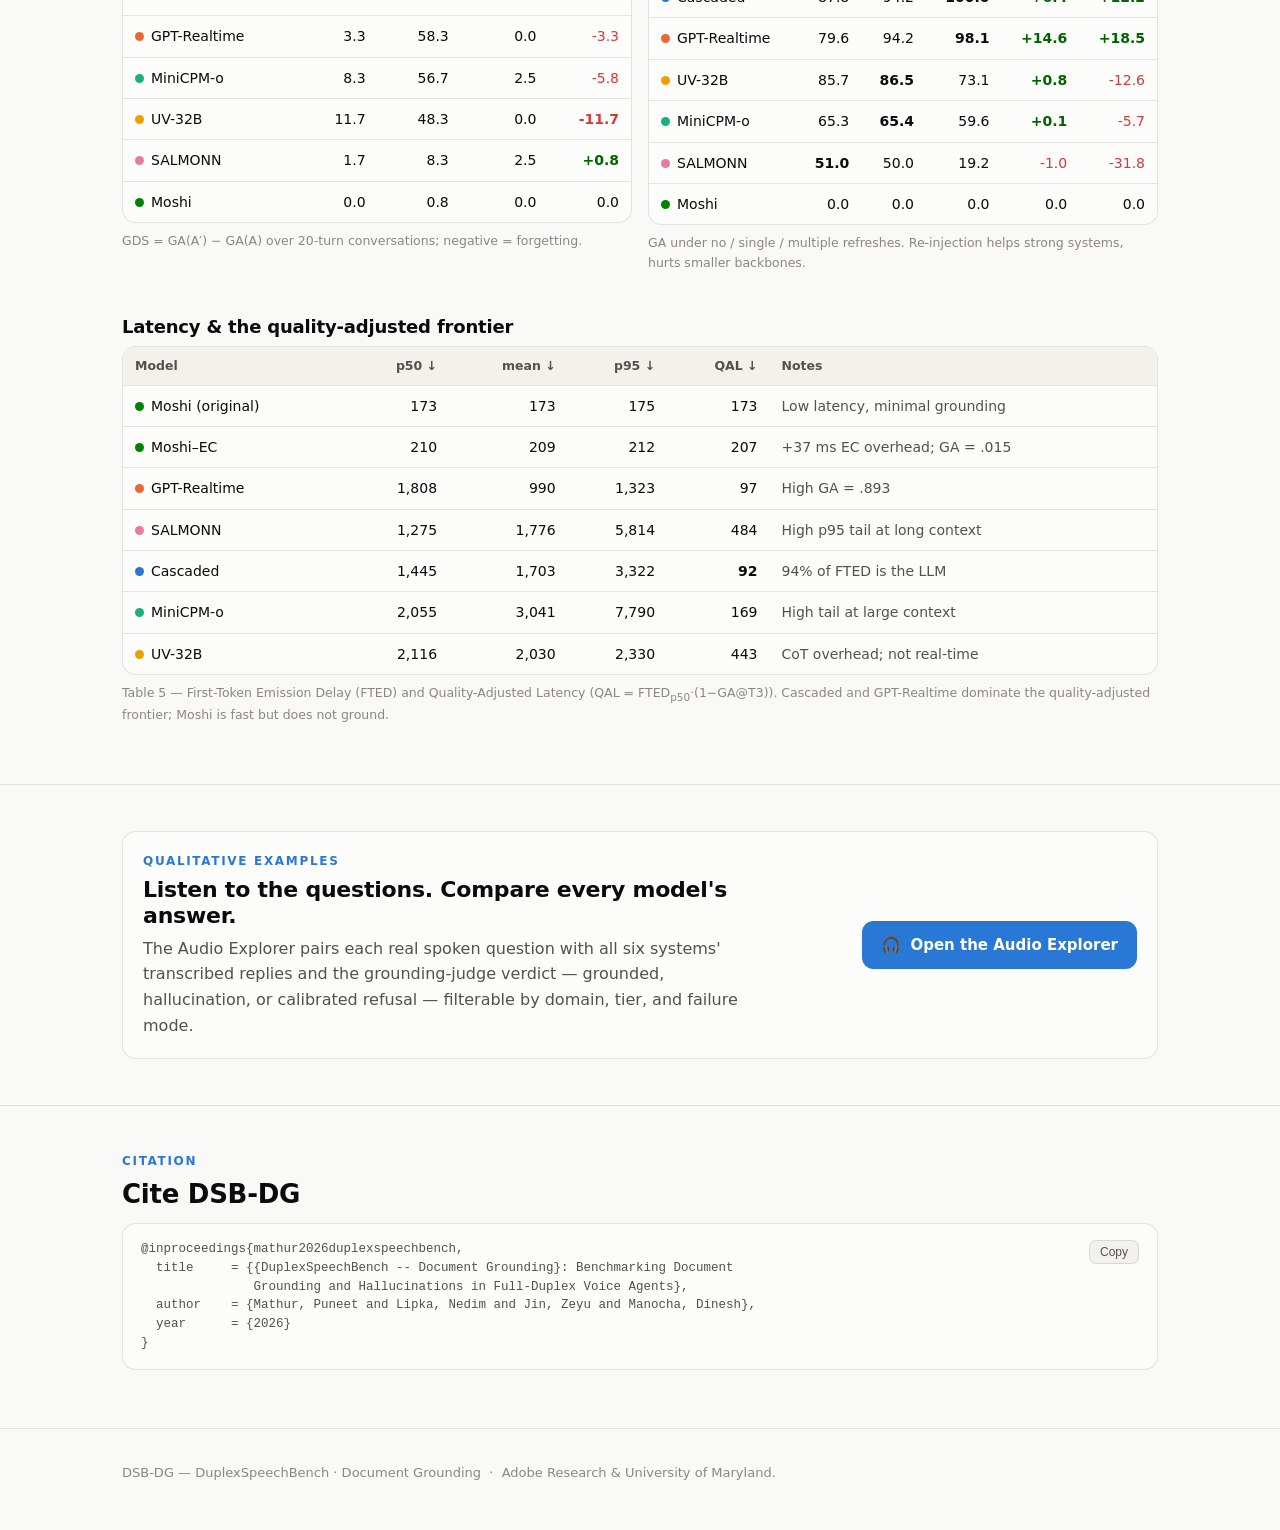
==== commit f8df882f: "Update index.html" ====
--- a/index.html
+++ b/index.html
@@ -44,7 +44,7 @@
     <div class="btn-row">
       <a class="btn primary" href="https://drive.google.com/file/d/1AXy6N1eUe5DbDj20cRdw9fHPKlyASnVm/view" target="_blank" rel="noopener"><span class="ico">📄</span> Paper</a>
       <a class="btn" href="explorer.html"><span class="ico">🎧</span> Audio Explorer</a>
-      <a class="btn disabled" href="#" aria-disabled="true"><span class="ico">💻</span> Code <span class="soon">soon</span></a>
+      <a class="btn" href="https://github.com/dsb-dg/dsb-dg"><span class="ico">💻</span> Code <span class="soon">soon</span></a>
       <a class="btn" href="https://huggingface.co/datasets/puneetm/DSB-DG" target="_blank" rel="noopener"><span class="ico">🗂️</span> Dataset</a>
     </div>
 
@@ -147,7 +147,7 @@
         </tbody>
       </table>
     </div>
-    <p class="cap">Table 1 — Domain composition and dataset statistics of the released v2 benchmark.</p>
+    <p class="cap">Table 1 — Domain composition and dataset statistics of the released benchmark.</p>
     <p class="lede" style="margin-top:16px">📦 Available on Hugging Face:
       <a href="https://huggingface.co/datasets/puneetm/DSB-DG" target="_blank" rel="noopener"><code>puneetm/DSB-DG</code></a>
       — <code>benchmark.json</code>, five nested document tiers, 1,636 spoken-question clips, and 20 conversation
@@ -254,7 +254,6 @@
 <footer>
   <div class="wrap">
     DSB-DG — DuplexSpeechBench · Document Grounding &nbsp;·&nbsp; Adobe Research &amp; University of Maryland.
-    &nbsp; Results are as reported in the manuscript; dataset statistics reflect the released v2 benchmark.
   </div>
 </footer>
 
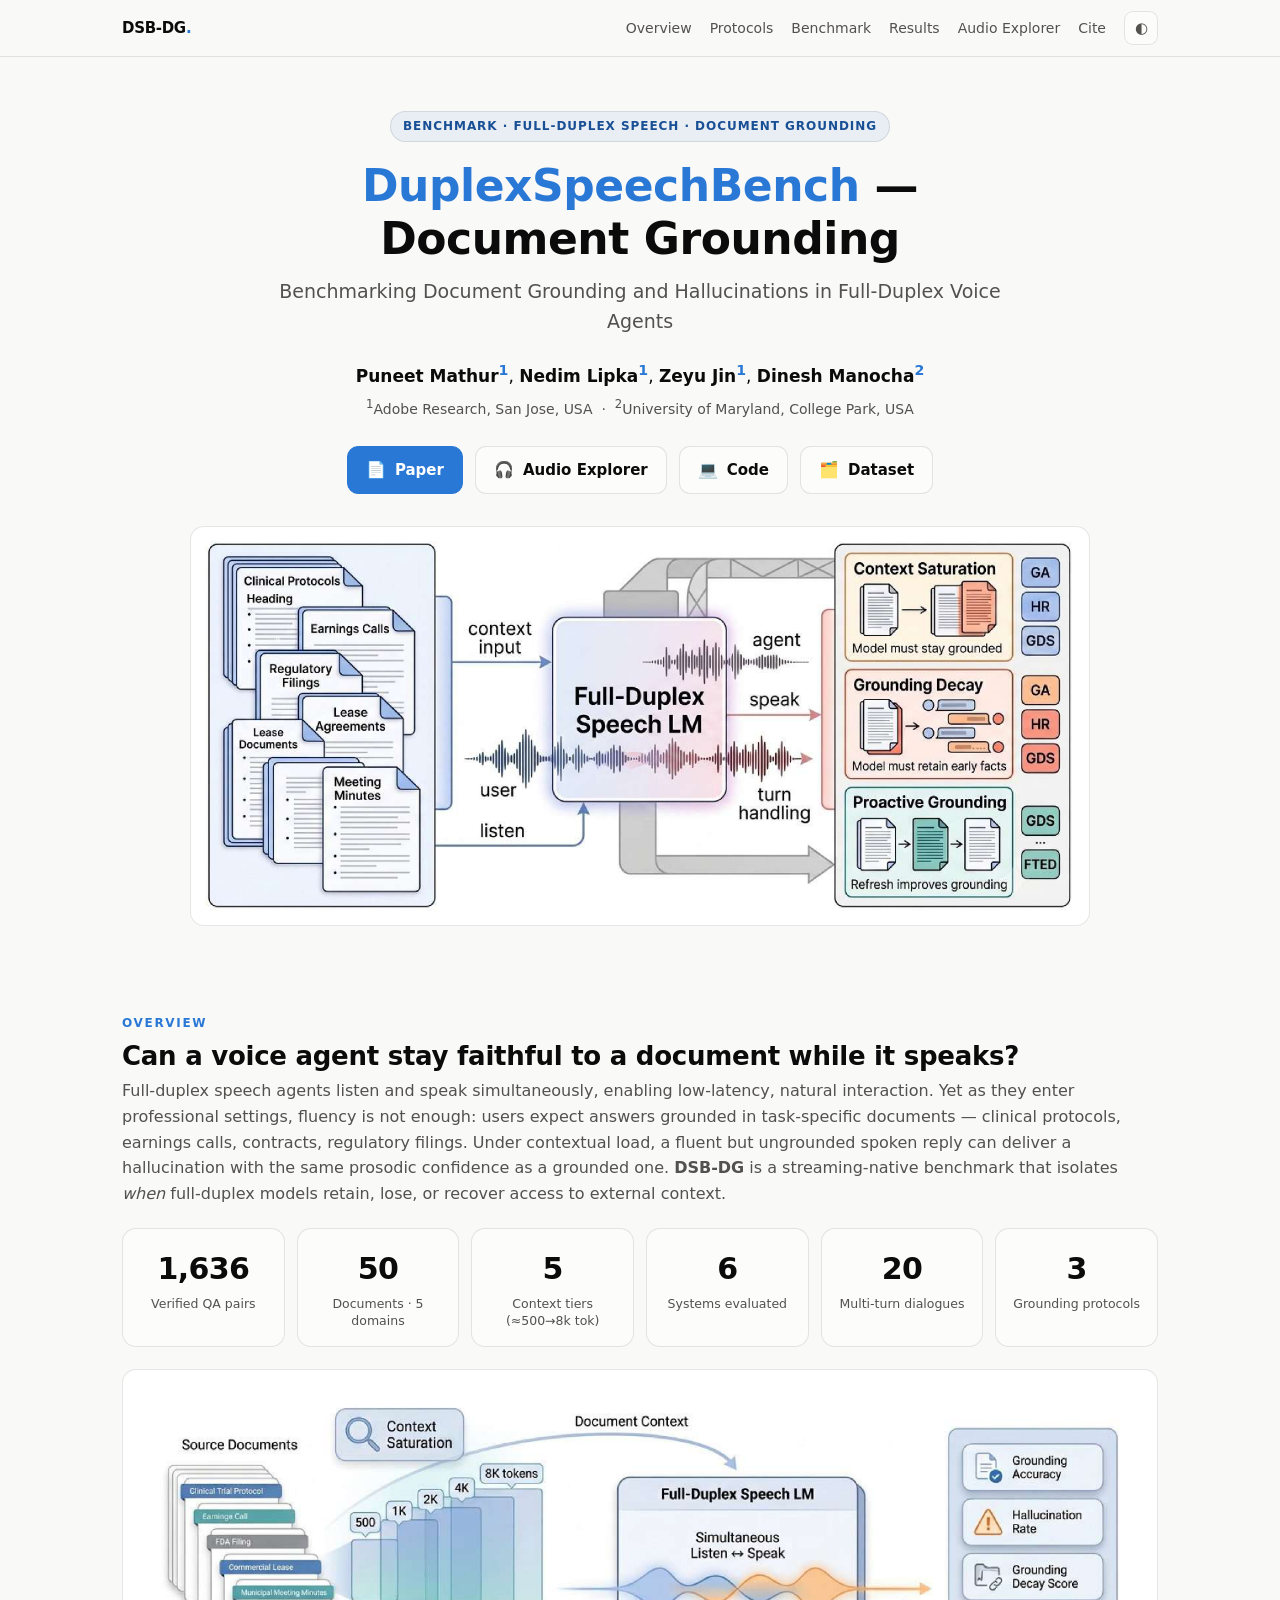
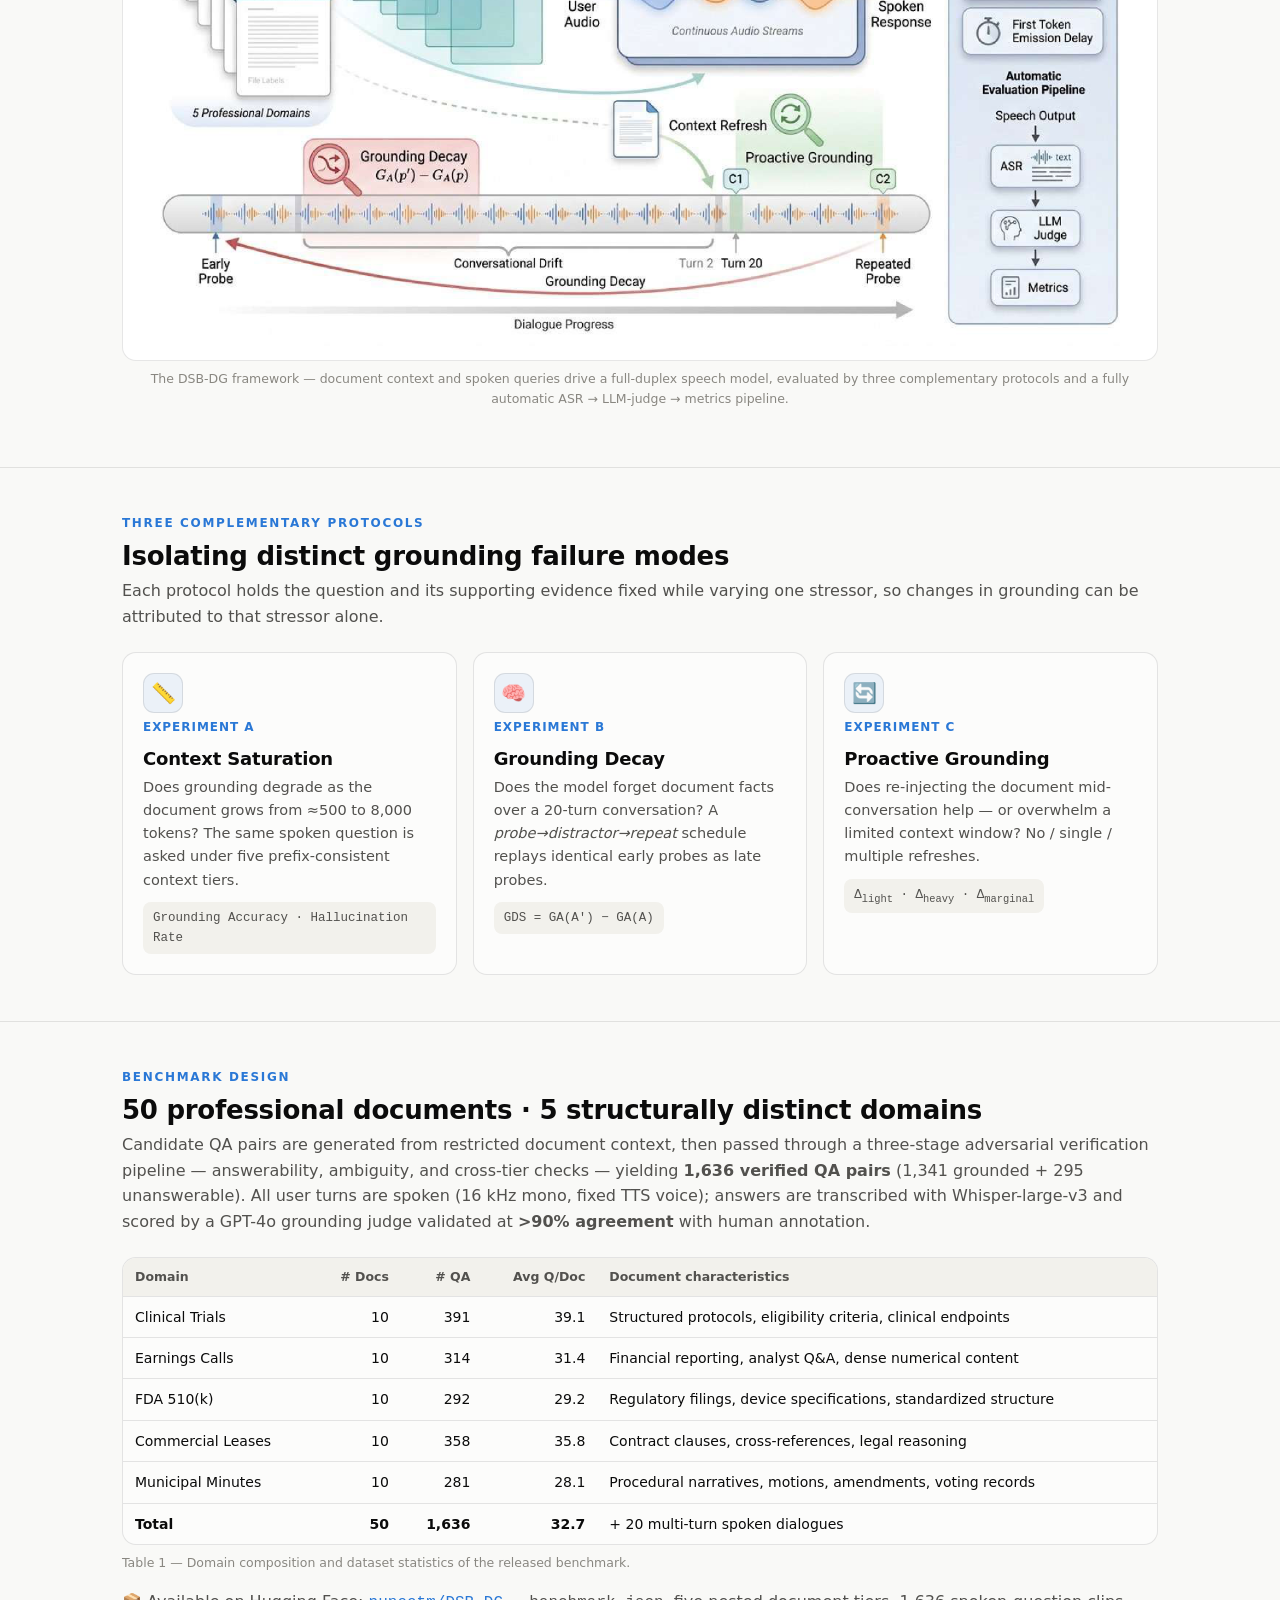
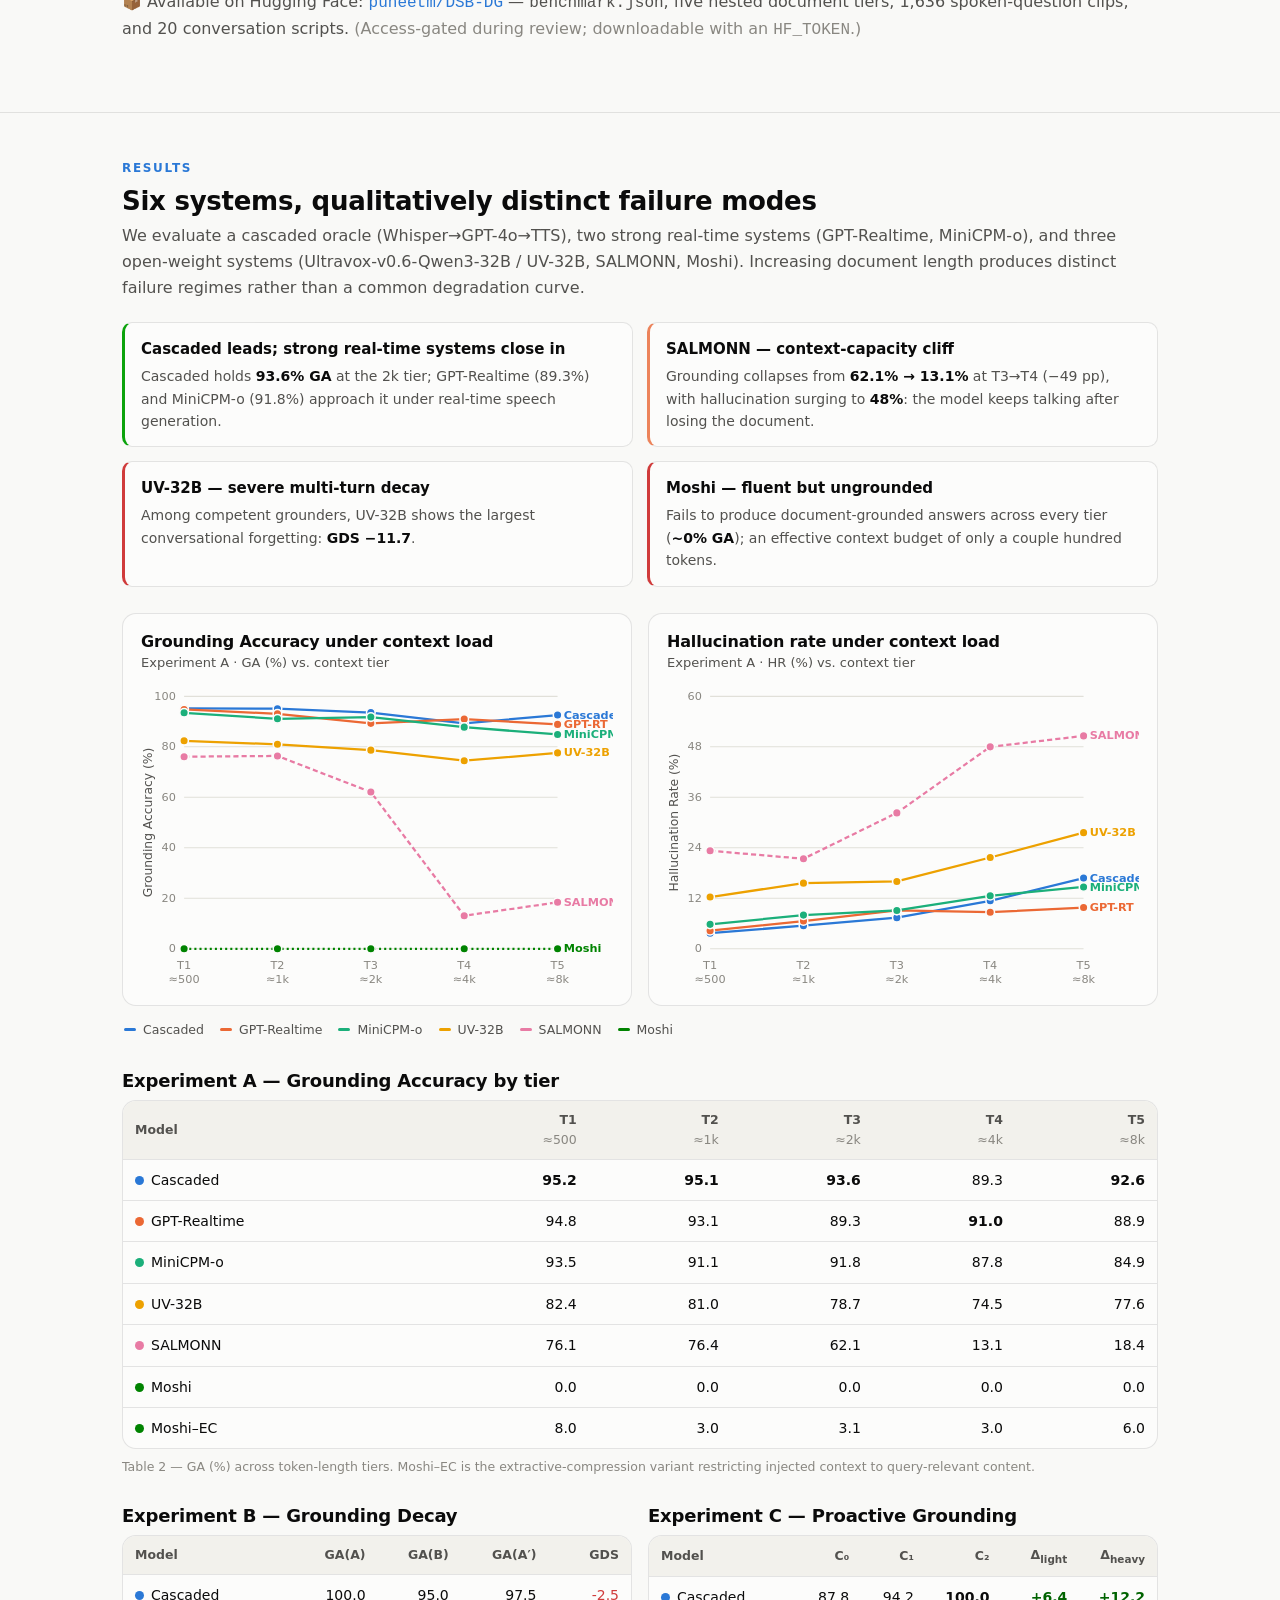
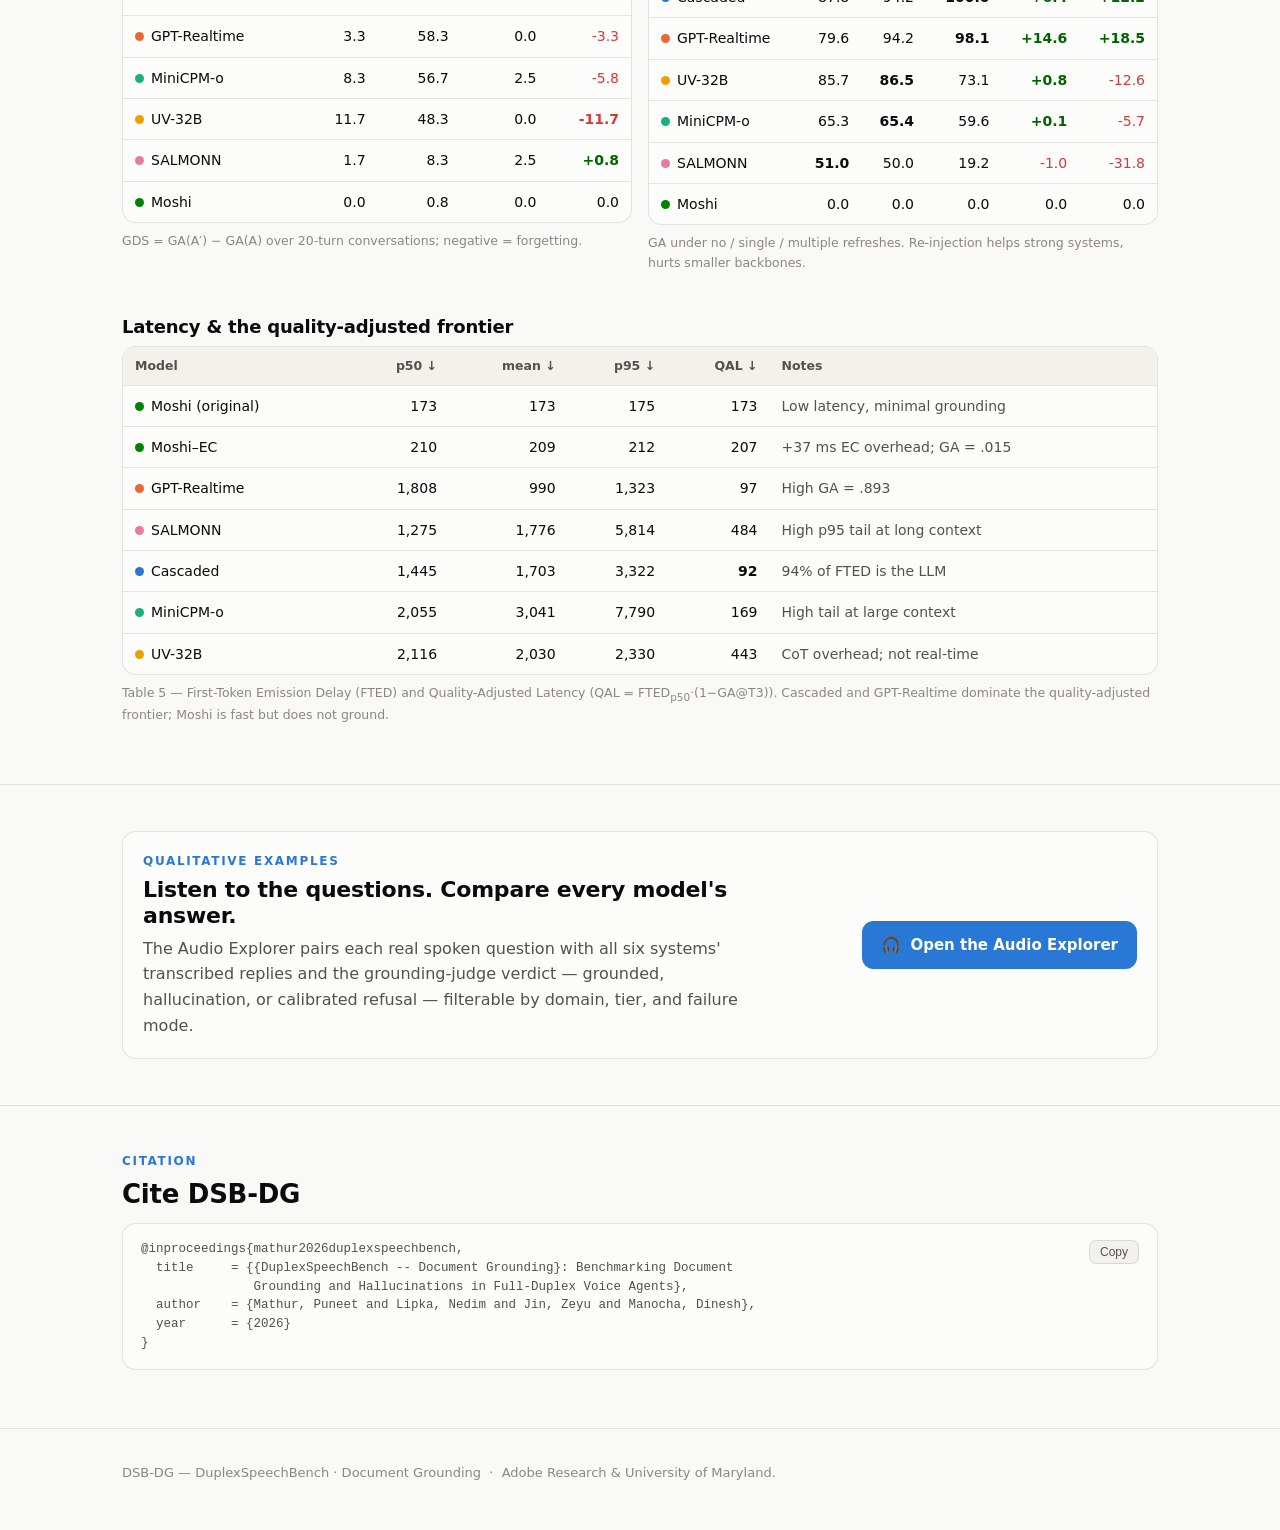
==== commit 39fca6db: "Update Code button to remove 'soon' label Removed 'soon' label from the Code button link." ====
--- a/index.html
+++ b/index.html
@@ -44,7 +44,7 @@
     <div class="btn-row">
       <a class="btn primary" href="https://drive.google.com/file/d/1AXy6N1eUe5DbDj20cRdw9fHPKlyASnVm/view" target="_blank" rel="noopener"><span class="ico">📄</span> Paper</a>
       <a class="btn" href="explorer.html"><span class="ico">🎧</span> Audio Explorer</a>
-      <a class="btn" href="https://github.com/dsb-dg/dsb-dg"><span class="ico">💻</span> Code <span class="soon">soon</span></a>
+      <a class="btn" href="https://github.com/dsb-dg/dsb-dg"><span class="ico">💻</span> Code </a>
       <a class="btn" href="https://huggingface.co/datasets/puneetm/DSB-DG" target="_blank" rel="noopener"><span class="ico">🗂️</span> Dataset</a>
     </div>
 
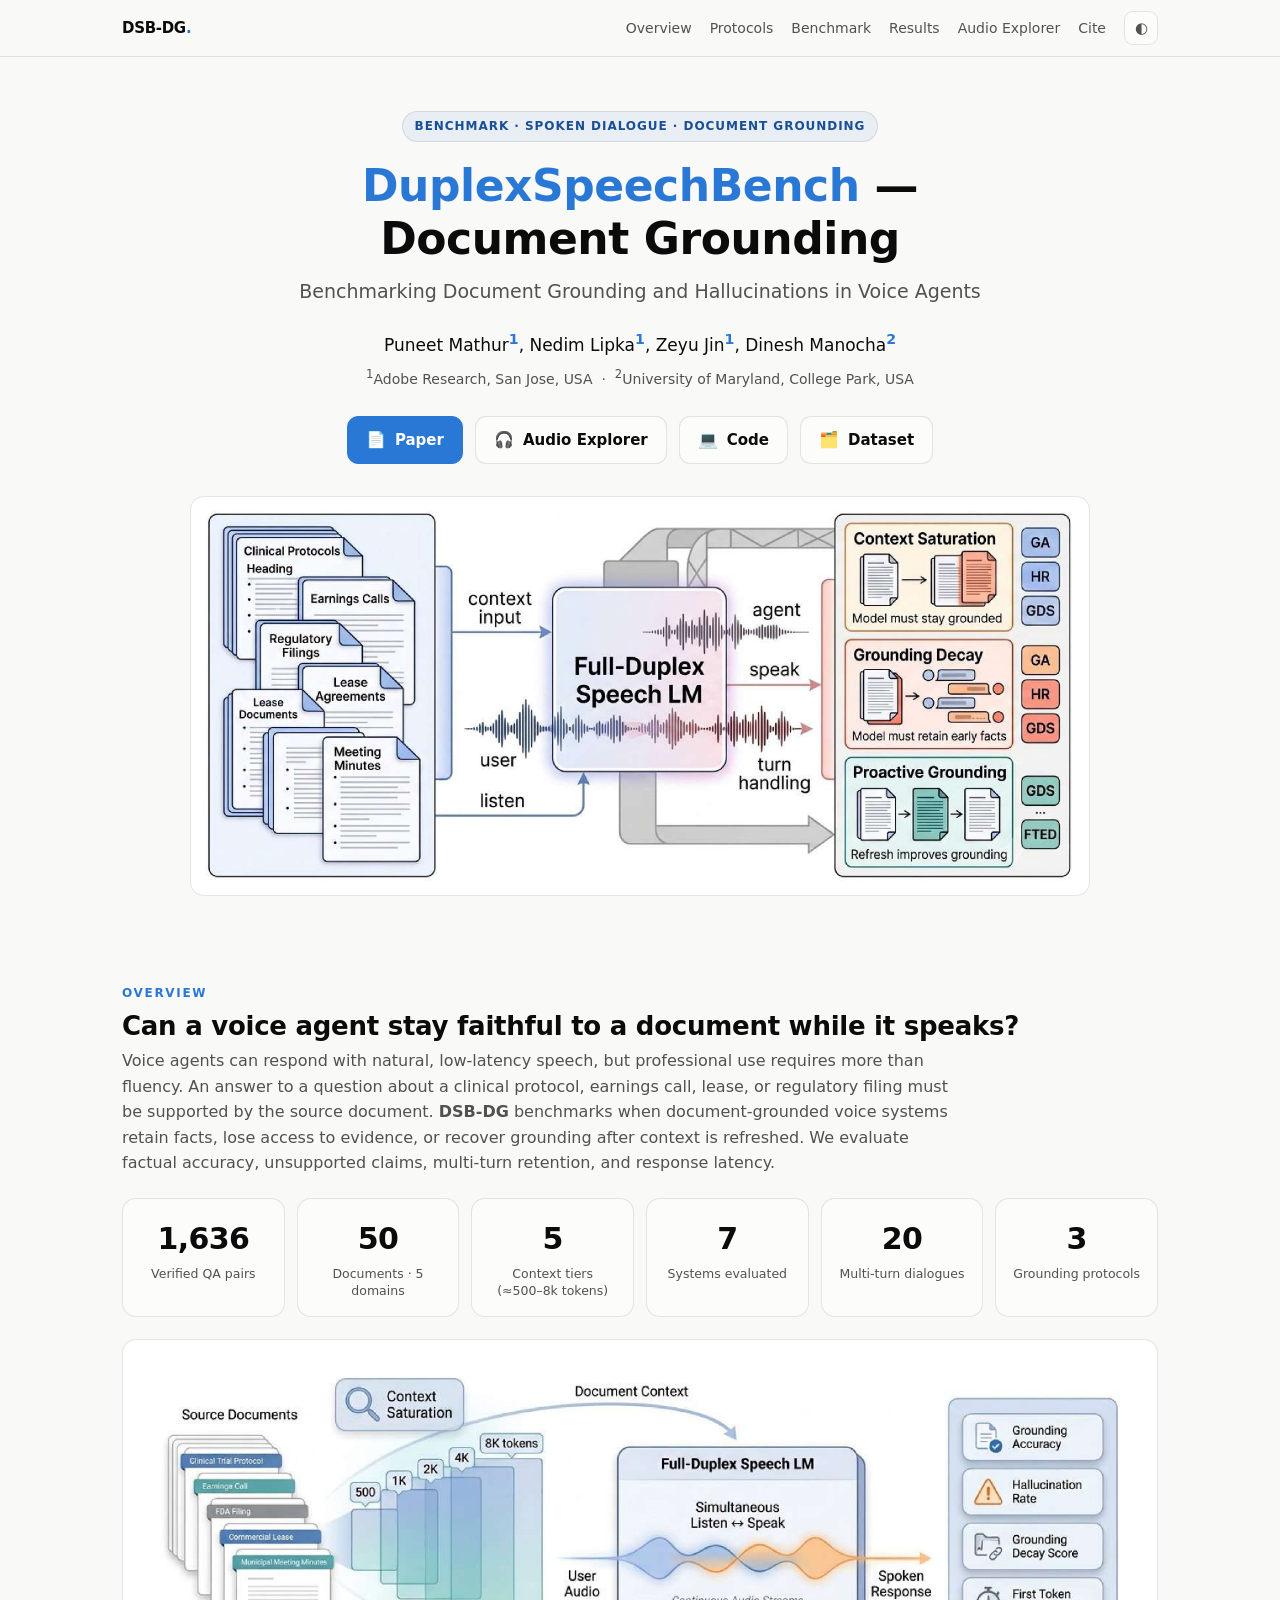
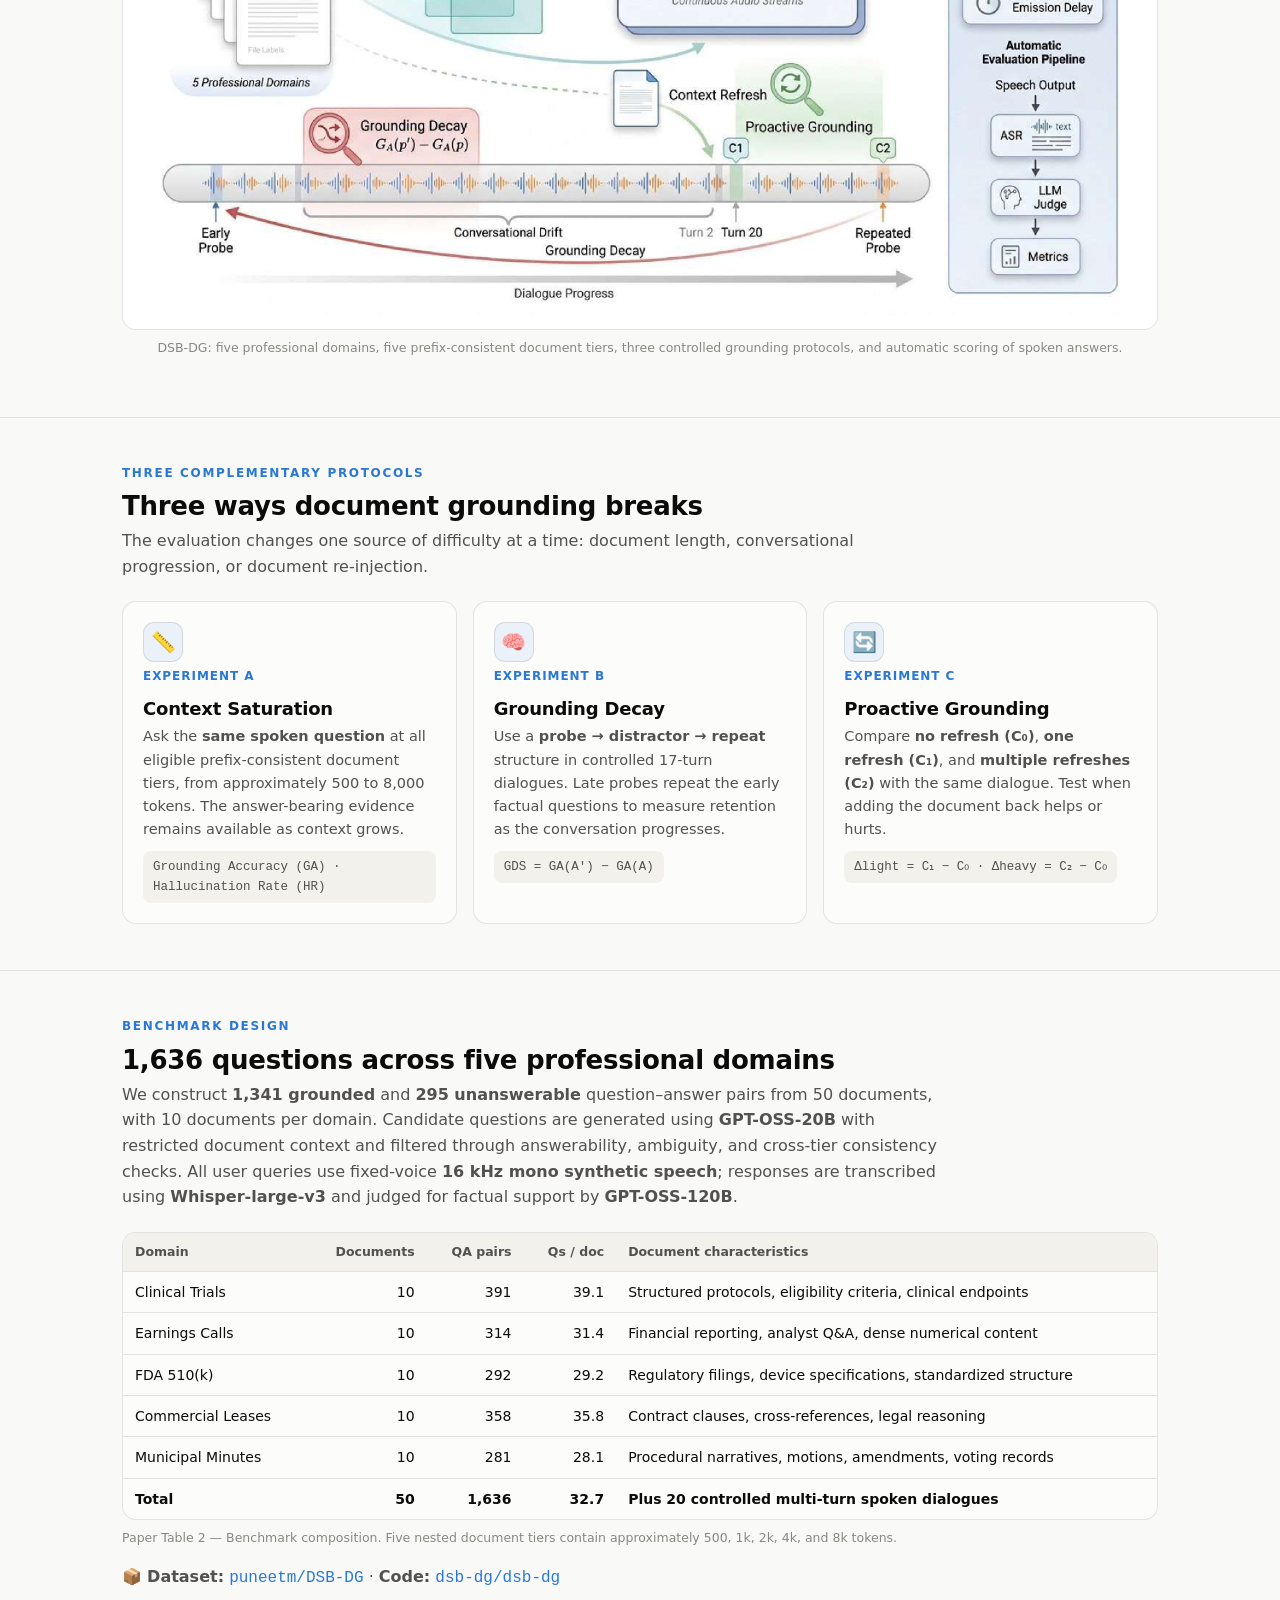
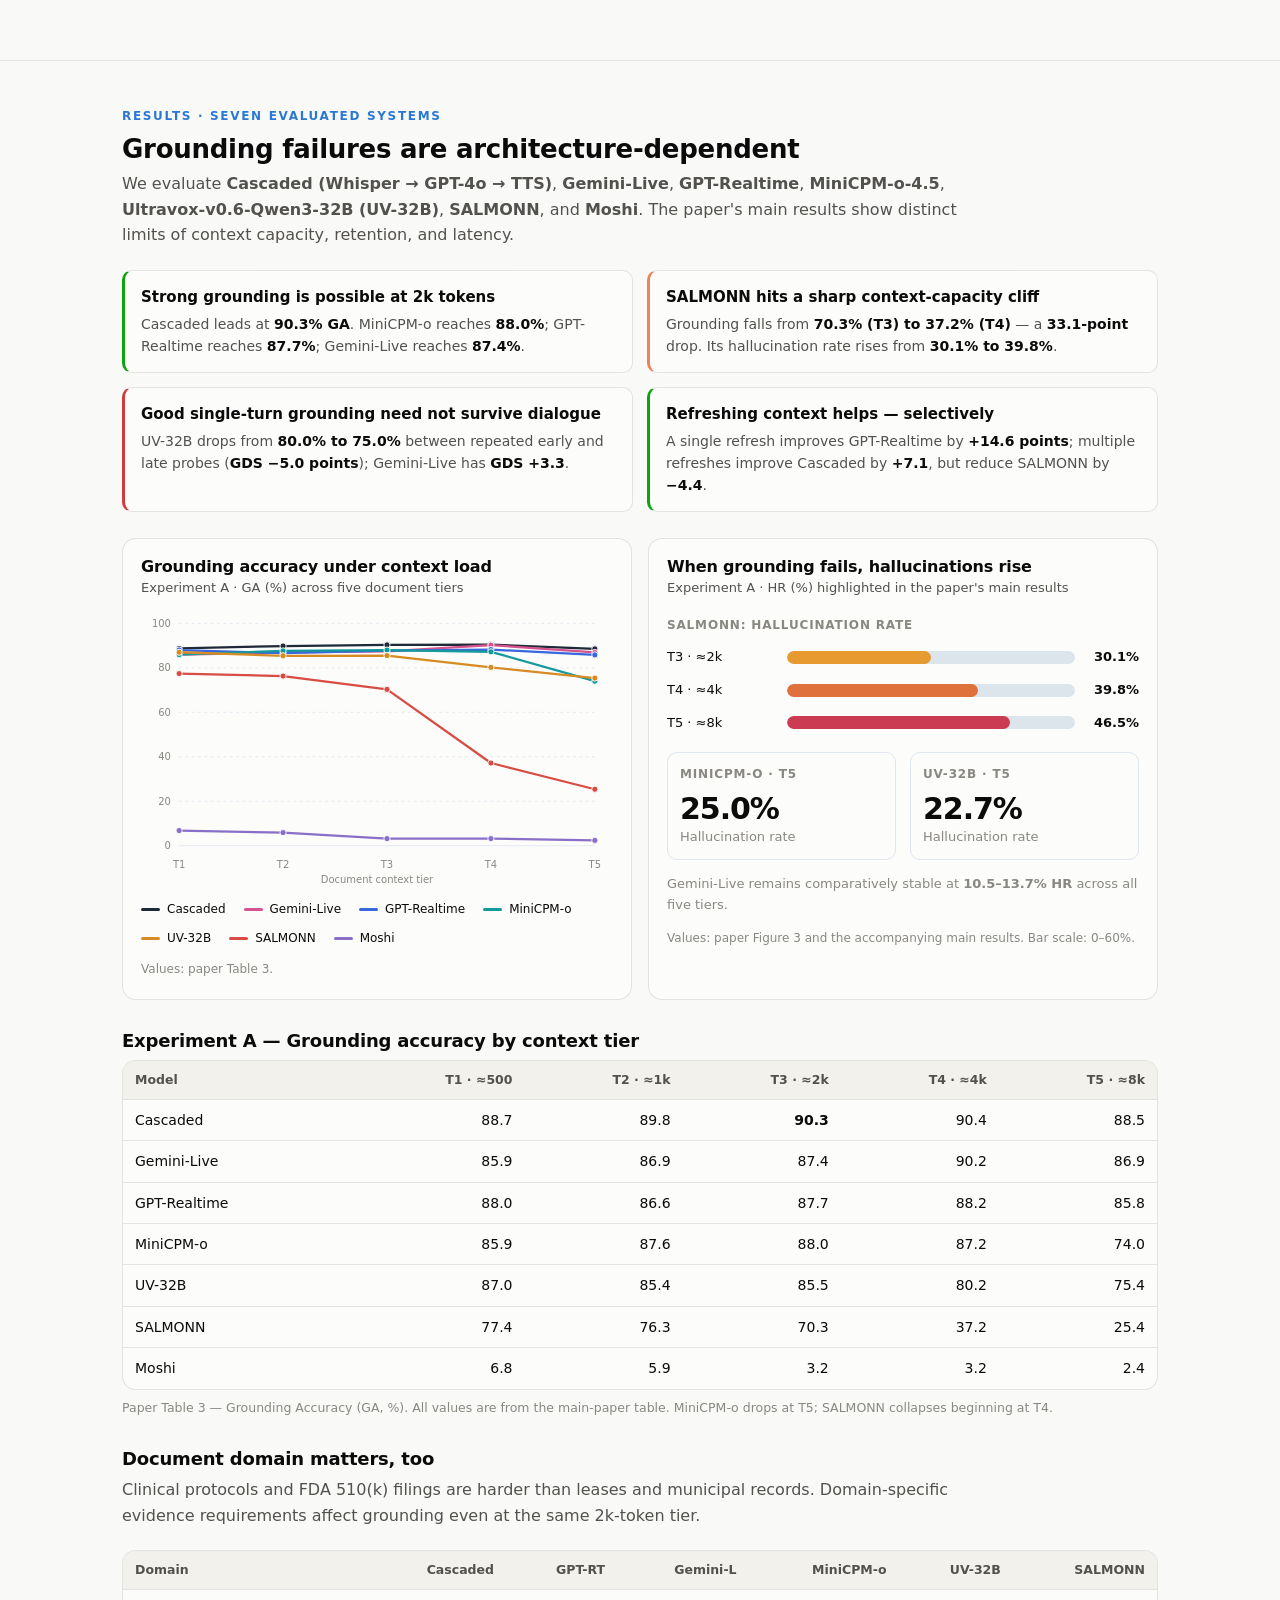
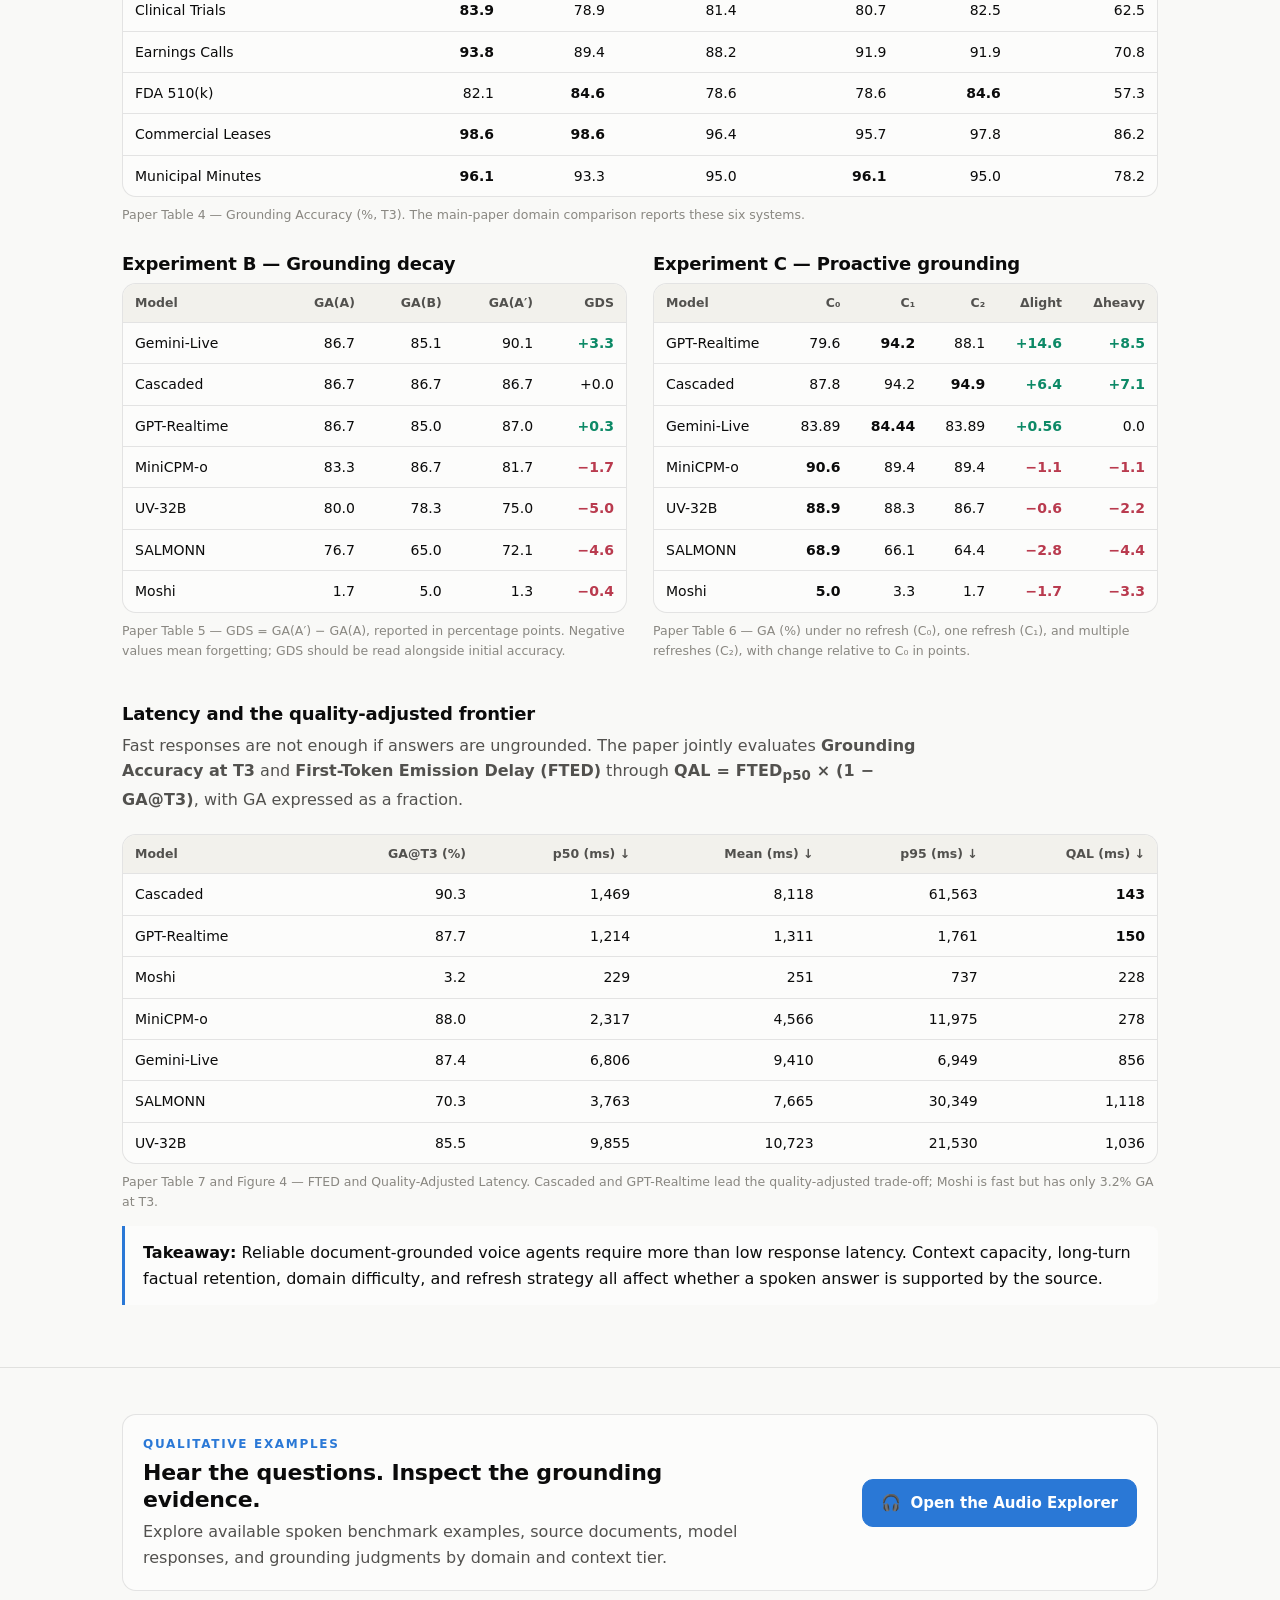
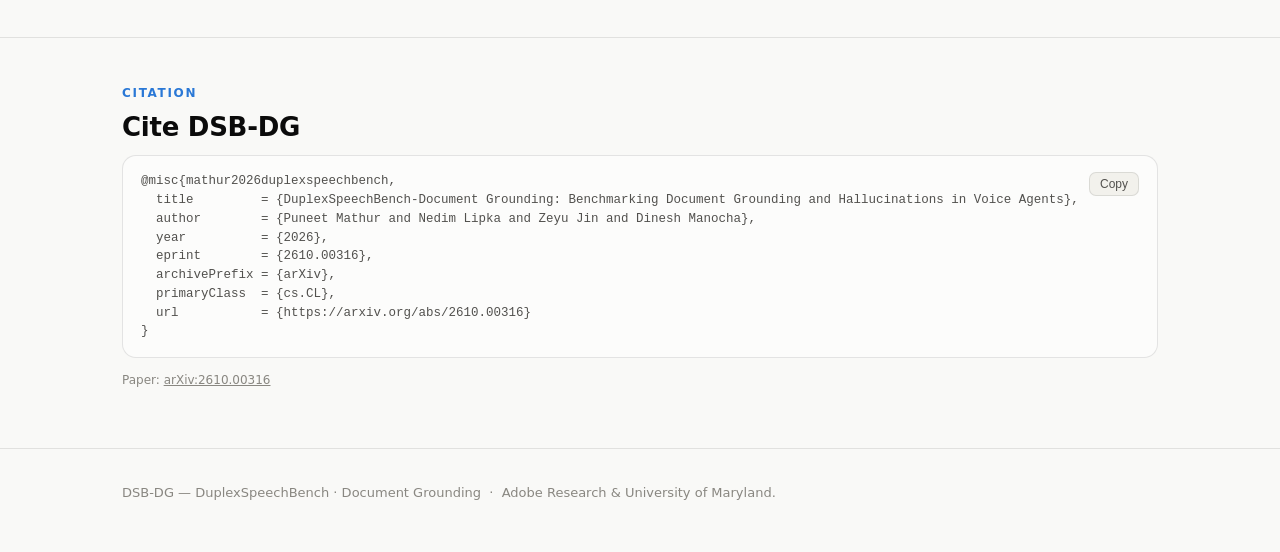
==== commit 8ed2ad7b: "Update greeting from 'Hello' to 'Goodbye'" ====
--- a/index.html
+++ b/index.html
@@ -1,274 +1,375 @@
 <!DOCTYPE html>
 <html lang="en">
 <head>
-<meta charset="utf-8">
-<meta name="viewport" content="width=device-width, initial-scale=1">
-<title>DSB-DG · Document Grounding in Full-Duplex Voice Agents</title>
-<meta name="description" content="DuplexSpeechBench–Document Grounding (DSB-DG): a streaming-native benchmark for document grounding and hallucination in full-duplex spoken dialogue.">
-<link rel="icon" href="data:image/svg+xml,%3Csvg xmlns=%22http://www.w3.org/2000/svg%22 viewBox=%220 0 32 32%22%3E%3Crect width=%2232%22 height=%2232%22 rx=%227%22 fill=%22%232a78d6%22/%3E%3Ctext x=%2216%22 y=%2222%22 font-size=%2217%22 font-family=%22sans-serif%22 font-weight=%22700%22 fill=%22white%22 text-anchor=%22middle%22%3ED%3C/text%3E%3C/svg%3E">
-<link rel="stylesheet" href="assets/css/styles.css">
+  <meta charset="utf-8">
+  <meta name="viewport" content="width=device-width, initial-scale=1">
+  <title>DSB-DG · Document Grounding in Voice Agents</title>
+  <meta name="description" content="DuplexSpeechBench–Document Grounding (DSB-DG): 1,636 verified spoken QA pairs, 50 professional documents, and three protocols evaluating document grounding, hallucination, retention, and latency across seven voice systems.">
+  <meta name="color-scheme" content="light dark">
+  <link rel="icon" href="data:image/svg+xml,%3Csvg xmlns=%22http://www.w3.org/2000/svg%22 viewBox=%220 0 32 32%22%3E%3Crect width=%2232%22 height=%2232%22 rx=%227%22 fill=%22%232a78d6%22/%3E%3Ctext x=%2216%22 y=%2222%22 font-size=%2217%22 font-family=%22sans-serif%22 font-weight=%22700%22 fill=%22white%22 text-anchor=%22middle%22%3ED%3C/text%3E%3C/svg%3E">
+  <link rel="stylesheet" href="assets/css/styles.css">
+  <style>
+    /* Small additions to the existing DSB-DG stylesheet; no external chart JS required. */
+    html { scroll-behavior: smooth; }
+    .muted-note { font-size: 13px; line-height: 1.6; color: var(--muted, #687587); }
+    .result-kicker { display:block; font-size: 12px; font-weight: 700; letter-spacing: .07em; text-transform: uppercase; color: var(--muted,#697687); margin-bottom: 6px; }
+    .finding strong { font-variant-numeric: tabular-nums; }
+    .chart-card svg { display:block; max-width:100%; overflow: visible; }
+    .model-legend { display:flex; gap: 10px 18px; flex-wrap:wrap; align-items:center; margin: 16px 0 0; font-size: 12px; color: var(--fg,inherit); }
+    .legend-entry { display:inline-flex; gap:7px; align-items:center; white-space:nowrap; }
+    .legend-swatch { display:inline-block; width:19px; border-top:3px solid var(--model-color); border-radius:2px; }
+    .stat-emphasis { font-size: clamp(21px, 3.3vw, 30px); font-weight: 800; line-height: 1.2; letter-spacing: -.035em; }
+    .comparison-row { display:grid; grid-template-columns: minmax(95px, 110px) 1fr 54px; gap: 10px; align-items:center; margin: 12px 0; font-size: 13px; }
+    .comparison-track { background:var(--border,#dce4ec); border-radius: 999px; height:13px; overflow: hidden; }
+    .comparison-fill { display:block; height:100%; width:var(--bar-width); background:var(--bar-color); border-radius:999px; }
+    .comparison-row b { font-variant-numeric:tabular-nums; text-align:right; }
+    .metric-pair { display:flex; gap: 14px; flex-wrap:wrap; margin-top: 19px; }
+    .metric-pair > div { flex:1; min-width:115px; padding:12px; border:1px solid var(--border,#e0e6ef); border-radius:10px; }
+    .metric-pair .muted-note { display:block; }
+    .source-line { margin-top:12px; font-size: 12px; color:var(--muted,#697687); }
+    .source-line a { color: inherit; text-decoration:underline; }
+    .data th, .data td { font-variant-numeric: tabular-nums; }
+    .data th:first-child, .data td:first-child { text-align:left; white-space:nowrap; }
+    .data td.delta-pos { color:#0c8966; font-weight:700; }
+    .data td.delta-neg { color:#b93a4e; font-weight:700; }
+    .data td.strong-cell { font-weight:800; }
+    .data .total-row td { font-weight:700; }
+    .section-subhead { margin: 30px 0 8px; font-size: 18px; }
+    .section-intro { max-width: 82ch; }
+    .formula { font-weight:600; letter-spacing:.01em; }
+    .invisible-text { position:absolute; clip:rect(0,0,0,0); width:1px; height:1px; overflow:hidden; white-space:nowrap; }
+    .two-up { display:grid; grid-template-columns: minmax(0,1fr) minmax(0,1fr); gap:26px; }
+    .plain-insight { margin-top:14px; padding:14px 18px; border-left:3px solid var(--accent,#2a78d6); background:var(--surface,#f7f9fc); border-radius:0 8px 8px 0; line-height:1.6; }
+    @media (max-width:780px) { .two-up {grid-template-columns:1fr;} .comparison-row { grid-template-columns: minmax(80px,105px) 1fr 44px; gap:7px;} .table-wrap { overflow-x:auto; } .data { min-width:560px;} }
+    @media (prefers-reduced-motion: reduce) { html { scroll-behavior:auto; } }
+  </style>
 </head>
 <body>
-
-<!-- ================= NAV ================= -->
-<nav class="nav">
-  <div class="wrap">
-    <a class="brand" href="index.html">DSB&#8209;DG<span>.</span></a>
-    <div class="links">
-      <a href="#overview">Overview</a>
-      <a href="#protocols">Protocols</a>
-      <a href="#benchmark">Benchmark</a>
-      <a href="#results">Results</a>
-      <a href="explorer.html">Audio&nbsp;Explorer</a>
-      <a href="#cite">Cite</a>
-      <button class="theme-btn" id="themeBtn" title="Toggle theme" aria-label="Toggle color theme">◐</button>
+  <nav class="nav" aria-label="Main navigation">
+    <div class="wrap">
+      <a class="brand" href="index.html">DSB&#8209;DG<span>.</span></a>
+      <div class="links">
+        <a href="#overview">Overview</a>
+        <a href="#protocols">Protocols</a>
+        <a href="#benchmark">Benchmark</a>
+        <a href="#results">Results</a>
+        <a href="explorer.html">Audio&nbsp;Explorer</a>
+        <a href="#cite">Cite</a>
+        <button class="theme-btn" id="themeBtn" type="button" title="Toggle theme" aria-label="Toggle color theme">◐</button>
+      </div>
     </div>
-  </div>
-</nav>
-
-<!-- ================= HERO ================= -->
-<header class="hero">
-  <div class="wrap">
-    <span class="badge">Benchmark · Full-Duplex Speech · Document Grounding</span>
-    <h1><span class="accent">DuplexSpeechBench</span> — Document Grounding</h1>
-    <p class="subtitle">Benchmarking Document Grounding and Hallucinations in Full-Duplex Voice Agents</p>
-
-    <div class="authors">
-      <a href="#">Puneet Mathur</a><sup>1</sup>,
-      <a href="#">Nedim Lipka</a><sup>1</sup>,
-      <a href="#">Zeyu Jin</a><sup>1</sup>,
-      <a href="#">Dinesh Manocha</a><sup>2</sup>
+  </nav>
+
+  <header class="hero">
+    <div class="wrap">
+      <span class="badge">Benchmark · Spoken Dialogue · Document Grounding</span>
+      <h1><span class="accent">DuplexSpeechBench</span> — Document Grounding</h1>
+      <p class="subtitle">Benchmarking Document Grounding and Hallucinations in Voice Agents</p>
+      <div class="authors">
+        Puneet Mathur<sup>1</sup>,
+        Nedim Lipka<sup>1</sup>,
+        Zeyu Jin<sup>1</sup>,
+        Dinesh Manocha<sup>2</sup>
+      </div>
+      <div class="affil"><sup>1</sup>Adobe Research, San Jose, USA &nbsp;·&nbsp; <sup>2</sup>University of Maryland, College Park, USA</div>
+      <div class="btn-row">
+        <a class="btn primary" href="https://arxiv.org/pdf/2610.00316" target="_blank" rel="noopener noreferrer"><span class="ico">📄</span> Paper</a>
+        <a class="btn" href="explorer.html"><span class="ico">🎧</span> Audio Explorer</a>
+        <a class="btn" href="https://github.com/dsb-dg/dsb-dg" target="_blank" rel="noopener noreferrer"><span class="ico">💻</span> Code</a>
+        <a class="btn" href="https://huggingface.co/datasets/puneetm/DSB-DG" target="_blank" rel="noopener noreferrer"><span class="ico">🗂️</span> Dataset</a>
+      </div>
+      <figure class="figure hero-fig">
+        <img src="assets/img/intro_overview.png" alt="DSB-DG evaluates grounding of spoken answers against professional documents through context saturation, grounding decay, and proactive context refresh." loading="eager">
+      </figure>
     </div>
-    <div class="affil"><sup>1</sup>Adobe Research, San Jose, USA &nbsp;·&nbsp; <sup>2</sup>University of Maryland, College Park, USA</div>
-
-    <div class="btn-row">
-      <a class="btn primary" href="https://drive.google.com/file/d/1AXy6N1eUe5DbDj20cRdw9fHPKlyASnVm/view" target="_blank" rel="noopener"><span class="ico">📄</span> Paper</a>
-      <a class="btn" href="explorer.html"><span class="ico">🎧</span> Audio Explorer</a>
-      <a class="btn" href="https://github.com/dsb-dg/dsb-dg"><span class="ico">💻</span> Code </a>
-      <a class="btn" href="https://huggingface.co/datasets/puneetm/DSB-DG" target="_blank" rel="noopener"><span class="ico">🗂️</span> Dataset</a>
-    </div>
-
-    <figure class="figure hero-fig">
-      <img src="assets/img/intro_overview.png" alt="DSB-DG overview: professional documents provide context to a full-duplex speech LM that listens and speaks, evaluated by three protocols — Context Saturation, Grounding Decay, and Proactive Grounding — via grounding accuracy, hallucination rate, decay score, and latency.">
-    </figure>
-  </div>
-</header>
-
-<!-- ================= OVERVIEW ================= -->
-<section id="overview">
-  <div class="wrap">
-    <p class="eyebrow">Overview</p>
-    <h2 class="section-title">Can a voice agent stay faithful to a document while it speaks?</h2>
-    <p class="lede">
-      Full-duplex speech agents listen and speak simultaneously, enabling low-latency, natural interaction.
-      Yet as they enter professional settings, fluency is not enough: users expect answers grounded in
-      task-specific documents — clinical protocols, earnings calls, contracts, regulatory filings. Under
-      contextual load, a fluent but ungrounded spoken reply can deliver a hallucination with the same
-      prosodic confidence as a grounded one. <strong>DSB-DG</strong> is a streaming-native benchmark that
-      isolates <em>when</em> full-duplex models retain, lose, or recover access to external context.
-    </p>
-
-    <div class="tiles">
-      <div class="tile"><div class="num">1,636</div><div class="lab">Verified QA pairs</div></div>
-      <div class="tile"><div class="num">50</div><div class="lab">Documents · 5 domains</div></div>
-      <div class="tile"><div class="num">5</div><div class="lab">Context tiers<br>(≈500→8k tok)</div></div>
-      <div class="tile"><div class="num">6</div><div class="lab">Systems evaluated</div></div>
-      <div class="tile"><div class="num">20</div><div class="lab">Multi-turn dialogues</div></div>
-      <div class="tile"><div class="num">3</div><div class="lab">Grounding protocols</div></div>
-    </div>
-
-    <figure class="figure" style="margin-top:22px">
-      <img src="assets/img/main_figure.png" alt="DSB-DG framework: source documents across five domains are rendered at five context tiers (500–8k tokens) and injected into a full-duplex speech LM that answers spoken queries in real time. Three protocols — Context Saturation, Grounding Decay (early vs. repeated probes across conversational drift), and Proactive Grounding (mid-dialogue context refresh) — feed an automatic evaluation pipeline: ASR, LLM judge, then metrics.">
-    </figure>
-    <p class="cap center">The DSB-DG framework — document context and spoken queries drive a full-duplex speech model,
-      evaluated by three complementary protocols and a fully automatic ASR → LLM-judge → metrics pipeline.</p>
-  </div>
-</section>
-
-<!-- ================= PROTOCOLS ================= -->
-<section id="protocols">
-  <div class="wrap">
-    <p class="eyebrow">Three complementary protocols</p>
-    <h2 class="section-title">Isolating distinct grounding failure modes</h2>
-    <p class="lede">Each protocol holds the question and its supporting evidence fixed while varying one stressor,
-      so changes in grounding can be attributed to that stressor alone.</p>
-    <div class="grid-3">
-      <div class="card protocol">
-        <div class="pill-ico">📏</div>
-        <span class="k">Experiment A</span>
-        <h3>Context Saturation</h3>
-        <p>Does grounding degrade as the document grows from ≈500 to 8,000 tokens? The same spoken question is
-          asked under five prefix-consistent context tiers.</p>
-        <span class="metric">Grounding Accuracy · Hallucination Rate</span>
-      </div>
-      <div class="card protocol">
-        <div class="pill-ico">🧠</div>
-        <span class="k">Experiment B</span>
-        <h3>Grounding Decay</h3>
-        <p>Does the model forget document facts over a 20-turn conversation? A <em>probe→distractor→repeat</em>
-          schedule replays identical early probes as late probes.</p>
-        <span class="metric">GDS = GA(A′) − GA(A)</span>
-      </div>
-      <div class="card protocol">
-        <div class="pill-ico">🔄</div>
-        <span class="k">Experiment C</span>
-        <h3>Proactive Grounding</h3>
-        <p>Does re-injecting the document mid-conversation help — or overwhelm a limited context window?
-          No / single / multiple refreshes.</p>
-        <span class="metric">Δ<sub>light</sub> · Δ<sub>heavy</sub> · Δ<sub>marginal</sub></span>
-      </div>
-    </div>
-  </div>
-</section>
-
-<!-- ================= BENCHMARK ================= -->
-<section id="benchmark">
-  <div class="wrap">
-    <p class="eyebrow">Benchmark design</p>
-    <h2 class="section-title">50 professional documents · 5 structurally distinct domains</h2>
-    <p class="lede">Candidate QA pairs are generated from restricted document context, then passed through a
-      three-stage adversarial verification pipeline — answerability, ambiguity, and cross-tier checks —
-      yielding <strong>1,636 verified QA pairs</strong> (1,341 grounded + 295 unanswerable). All user turns
-      are spoken (16 kHz mono, fixed TTS voice); answers are transcribed with Whisper-large-v3 and scored by
-      a GPT-4o grounding judge validated at <strong>&gt;90% agreement</strong> with human annotation.</p>
-
-    <div class="table-wrap">
-      <table class="data">
-        <thead>
-          <tr><th>Domain</th><th># Docs</th><th># QA</th><th>Avg&nbsp;Q/Doc</th><th style="text-align:left">Document characteristics</th></tr>
-        </thead>
-        <tbody>
-          <tr><td>Clinical Trials</td><td>10</td><td>391</td><td>39.1</td><td style="text-align:left">Structured protocols, eligibility criteria, clinical endpoints</td></tr>
-          <tr><td>Earnings Calls</td><td>10</td><td>314</td><td>31.4</td><td style="text-align:left">Financial reporting, analyst Q&amp;A, dense numerical content</td></tr>
-          <tr><td>FDA 510(k)</td><td>10</td><td>292</td><td>29.2</td><td style="text-align:left">Regulatory filings, device specifications, standardized structure</td></tr>
-          <tr><td>Commercial Leases</td><td>10</td><td>358</td><td>35.8</td><td style="text-align:left">Contract clauses, cross-references, legal reasoning</td></tr>
-          <tr><td>Municipal Minutes</td><td>10</td><td>281</td><td>28.1</td><td style="text-align:left">Procedural narratives, motions, amendments, voting records</td></tr>
-          <tr><td class="best">Total</td><td class="best">50</td><td class="best">1,636</td><td class="best">32.7</td><td style="text-align:left">+ 20 multi-turn spoken dialogues</td></tr>
-        </tbody>
-      </table>
-    </div>
-    <p class="cap">Table 1 — Domain composition and dataset statistics of the released benchmark.</p>
-    <p class="lede" style="margin-top:16px">📦 Available on Hugging Face:
-      <a href="https://huggingface.co/datasets/puneetm/DSB-DG" target="_blank" rel="noopener"><code>puneetm/DSB-DG</code></a>
-      — <code>benchmark.json</code>, five nested document tiers, 1,636 spoken-question clips, and 20 conversation
-      scripts. <span style="color:var(--muted)">(Access-gated during review; downloadable with an <code>HF_TOKEN</code>.)</span></p>
-  </div>
-</section>
-
-<!-- ================= RESULTS ================= -->
-<section id="results">
-  <div class="wrap">
-    <p class="eyebrow">Results</p>
-    <h2 class="section-title">Six systems, qualitatively distinct failure modes</h2>
-    <p class="lede">We evaluate a cascaded oracle (Whisper→GPT-4o→TTS), two strong real-time systems
-      (GPT-Realtime, MiniCPM-o), and three open-weight systems (Ultravox-v0.6-Qwen3-32B / UV-32B, SALMONN, Moshi).
-      Increasing document length produces distinct failure regimes rather than a common degradation curve.</p>
-
-    <div class="findings" style="margin-bottom:26px">
-      <div class="finding good"><h4>Cascaded leads; strong real-time systems close in</h4>
-        <p>Cascaded holds <strong>93.6% GA</strong> at the 2k tier; GPT-Realtime (89.3%) and MiniCPM-o (91.8%)
-          approach it under real-time speech generation.</p></div>
-      <div class="finding warn"><h4>SALMONN — context-capacity cliff</h4>
-        <p>Grounding collapses from <strong>62.1% → 13.1%</strong> at T3→T4 (−49 pp), with hallucination surging
-          to <strong>48%</strong>: the model keeps talking after losing the document.</p></div>
-      <div class="finding bad"><h4>UV-32B — severe multi-turn decay</h4>
-        <p>Among competent grounders, UV-32B shows the largest conversational forgetting: <strong>GDS −11.7</strong>.</p></div>
-      <div class="finding bad"><h4>Moshi — fluent but ungrounded</h4>
-        <p>Fails to produce document-grounded answers across every tier (<strong>~0% GA</strong>); an effective
-          context budget of only a couple hundred tokens.</p></div>
-    </div>
-
-    <!-- charts -->
-    <div class="grid-2">
-      <div class="chart-card">
-        <h3>Grounding Accuracy under context load</h3>
-        <p class="sub">Experiment A · GA (%) vs. context tier</p>
-        <svg id="chartGA" viewBox="0 0 460 300" width="100%" role="img" aria-label="Line chart of grounding accuracy versus context tier for six systems."></svg>
-      </div>
-      <div class="chart-card">
-        <h3>Hallucination rate under context load</h3>
-        <p class="sub">Experiment A · HR (%) vs. context tier</p>
-        <svg id="chartHR" viewBox="0 0 460 300" width="100%" role="img" aria-label="Line chart of hallucination rate versus context tier for five systems."></svg>
-      </div>
-    </div>
-    <div class="legend" id="modelLegend" style="margin-top:14px"></div>
-
-    <!-- Exp A table -->
-    <h3 style="margin:30px 0 8px; font-size:18px">Experiment A — Grounding Accuracy by tier</h3>
-    <div class="table-wrap">
-      <table class="data" id="tblA"></table>
-    </div>
-    <p class="cap">Table 2 — GA (%) across token-length tiers. Moshi–EC is the extractive-compression variant restricting injected context to query-relevant content.</p>
-
-    <div class="grid-2" style="margin-top:28px">
-      <div>
-        <h3 style="margin:0 0 8px; font-size:18px">Experiment B — Grounding Decay</h3>
-        <div class="table-wrap"><table class="data" id="tblB"></table></div>
-        <p class="cap">GDS = GA(A′) − GA(A) over 20-turn conversations; negative = forgetting.</p>
-      </div>
-      <div>
-        <h3 style="margin:0 0 8px; font-size:18px">Experiment C — Proactive Grounding</h3>
-        <div class="table-wrap"><table class="data" id="tblC"></table></div>
-        <p class="cap">GA under no / single / multiple refreshes. Re-injection helps strong systems, hurts smaller backbones.</p>
-      </div>
-    </div>
-
-    <h3 style="margin:30px 0 8px; font-size:18px">Latency & the quality-adjusted frontier</h3>
-    <div class="table-wrap"><table class="data" id="tblL"></table></div>
-    <p class="cap">Table 5 — First-Token Emission Delay (FTED) and Quality-Adjusted Latency
-      (QAL = FTED<sub>p50</sub>·(1−GA@T3)). Cascaded and GPT-Realtime dominate the quality-adjusted frontier;
-      Moshi is fast but does not ground.</p>
-  </div>
-</section>
-
-<!-- ================= EXPLORER TEASER ================= -->
-<section id="explore-teaser">
-  <div class="wrap">
-    <div class="card" style="display:flex; gap:22px; align-items:center; flex-wrap:wrap; justify-content:space-between">
-      <div style="max-width:60ch">
-        <p class="eyebrow" style="margin-bottom:6px">Qualitative examples</p>
-        <h2 class="section-title" style="font-size:22px">Listen to the questions. Compare every model's answer.</h2>
-        <p class="lede" style="margin-bottom:0">The Audio Explorer pairs each real spoken question with all six systems'
-          transcribed replies and the grounding-judge verdict — grounded, hallucination, or calibrated refusal —
-          filterable by domain, tier, and failure mode.</p>
-      </div>
-      <a class="btn primary" href="explorer.html"><span class="ico">🎧</span> Open the Audio Explorer</a>
-    </div>
-  </div>
-</section>
-
-<!-- ================= CITE ================= -->
-<section id="cite">
-  <div class="wrap">
-    <p class="eyebrow">Citation</p>
-    <h2 class="section-title">Cite DSB-DG</h2>
-    <pre class="bib" id="bib"><button class="copy-btn" onclick="copyBib()">Copy</button>@inproceedings{mathur2026duplexspeechbench,
-  title     = {{DuplexSpeechBench -- Document Grounding}: Benchmarking Document
-               Grounding and Hallucinations in Full-Duplex Voice Agents},
-  author    = {Mathur, Puneet and Lipka, Nedim and Jin, Zeyu and Manocha, Dinesh},
-  year      = {2026}
+  </header>
+
+  <main>
+    <section id="overview">
+      <div class="wrap">
+        <p class="eyebrow">Overview</p>
+        <h2 class="section-title">Can a voice agent stay faithful to a document while it speaks?</h2>
+        <p class="lede section-intro">Voice agents can respond with natural, low-latency speech, but professional use requires more than fluency. An answer to a question about a clinical protocol, earnings call, lease, or regulatory filing must be supported by the source document. <strong>DSB-DG</strong> benchmarks when document-grounded voice systems retain facts, lose access to evidence, or recover grounding after context is refreshed. We evaluate factual accuracy, unsupported claims, multi-turn retention, and response latency.</p>
+        <div class="tiles">
+          <div class="tile"><div class="num">1,636</div><div class="lab">Verified QA pairs</div></div>
+          <div class="tile"><div class="num">50</div><div class="lab">Documents · 5 domains</div></div>
+          <div class="tile"><div class="num">5</div><div class="lab">Context tiers<br>(≈500–8k tokens)</div></div>
+          <div class="tile"><div class="num">7</div><div class="lab">Systems evaluated</div></div>
+          <div class="tile"><div class="num">20</div><div class="lab">Multi-turn dialogues</div></div>
+          <div class="tile"><div class="num">3</div><div class="lab">Grounding protocols</div></div>
+        </div>
+        <figure class="figure" style="margin-top:22px">
+          <img src="assets/img/main_figure.png" alt="DSB-DG workflow: professional source documents are prepared at five nested context lengths and presented to voice agents, which answer synthesized spoken questions in three controlled grounding protocols." loading="lazy">
+        </figure>
+        <p class="cap center">DSB-DG: five professional domains, five prefix-consistent document tiers, three controlled grounding protocols, and automatic scoring of spoken answers.</p>
+      </div>
+    </section>
+
+    <section id="protocols">
+      <div class="wrap">
+        <p class="eyebrow">Three complementary protocols</p>
+        <h2 class="section-title">Three ways document grounding breaks</h2>
+        <p class="lede section-intro">The evaluation changes one source of difficulty at a time: document length, conversational progression, or document re-injection.</p>
+        <div class="grid-3">
+          <div class="card protocol">
+            <div class="pill-ico">📏</div><span class="k">Experiment A</span>
+            <h3>Context Saturation</h3>
+            <p>Ask the <strong>same spoken question</strong> at all eligible prefix-consistent document tiers, from approximately 500 to 8,000 tokens. The answer-bearing evidence remains available as context grows.</p>
+            <span class="metric">Grounding Accuracy (GA) · Hallucination Rate (HR)</span>
+          </div>
+          <div class="card protocol">
+            <div class="pill-ico">🧠</div><span class="k">Experiment B</span>
+            <h3>Grounding Decay</h3>
+            <p>Use a <strong>probe → distractor → repeat</strong> structure in controlled 17-turn dialogues. Late probes repeat the early factual questions to measure retention as the conversation progresses.</p>
+            <span class="metric">GDS = GA(A′) − GA(A)</span>
+          </div>
+          <div class="card protocol">
+            <div class="pill-ico">🔄</div><span class="k">Experiment C</span>
+            <h3>Proactive Grounding</h3>
+            <p>Compare <strong>no refresh (C₀)</strong>, <strong>one refresh (C₁)</strong>, and <strong>multiple refreshes (C₂)</strong> with the same dialogue. Test when adding the document back helps or hurts.</p>
+            <span class="metric">Δlight = C₁ − C₀ · Δheavy = C₂ − C₀</span>
+          </div>
+        </div>
+      </div>
+    </section>
+
+    <section id="benchmark">
+      <div class="wrap">
+        <p class="eyebrow">Benchmark design</p>
+        <h2 class="section-title">1,636 questions across five professional domains</h2>
+        <p class="lede section-intro">We construct <strong>1,341 grounded</strong> and <strong>295 unanswerable</strong> question–answer pairs from 50 documents, with 10 documents per domain. Candidate questions are generated using <strong>GPT-OSS-20B</strong> with restricted document context and filtered through answerability, ambiguity, and cross-tier consistency checks. All user queries use fixed-voice <strong>16 kHz mono synthetic speech</strong>; responses are transcribed using <strong>Whisper-large-v3</strong> and judged for factual support by <strong>GPT-OSS-120B</strong>.</p>
+        <div class="table-wrap">
+          <table class="data" aria-label="Domain composition of DSB-DG">
+            <thead><tr><th scope="col">Domain</th><th scope="col">Documents</th><th scope="col">QA pairs</th><th scope="col">Qs / doc</th><th scope="col" style="text-align:left">Document characteristics</th></tr></thead>
+            <tbody>
+              <tr><td>Clinical Trials</td><td>10</td><td>391</td><td>39.1</td><td style="text-align:left">Structured protocols, eligibility criteria, clinical endpoints</td></tr>
+              <tr><td>Earnings Calls</td><td>10</td><td>314</td><td>31.4</td><td style="text-align:left">Financial reporting, analyst Q&amp;A, dense numerical content</td></tr>
+              <tr><td>FDA 510(k)</td><td>10</td><td>292</td><td>29.2</td><td style="text-align:left">Regulatory filings, device specifications, standardized structure</td></tr>
+              <tr><td>Commercial Leases</td><td>10</td><td>358</td><td>35.8</td><td style="text-align:left">Contract clauses, cross-references, legal reasoning</td></tr>
+              <tr><td>Municipal Minutes</td><td>10</td><td>281</td><td>28.1</td><td style="text-align:left">Procedural narratives, motions, amendments, voting records</td></tr>
+              <tr class="total-row"><td>Total</td><td>50</td><td>1,636</td><td>32.7</td><td style="text-align:left">Plus 20 controlled multi-turn spoken dialogues</td></tr>
+            </tbody>
+          </table>
+        </div>
+        <p class="cap">Paper Table 2 — Benchmark composition. Five nested document tiers contain approximately 500, 1k, 2k, 4k, and 8k tokens.</p>
+        <p class="lede" style="margin-top:16px">📦 <strong>Dataset:</strong> <a href="https://huggingface.co/datasets/puneetm/DSB-DG" target="_blank" rel="noopener noreferrer"><code>puneetm/DSB-DG</code></a> · <strong>Code:</strong> <a href="https://github.com/dsb-dg/dsb-dg" target="_blank" rel="noopener noreferrer"><code>dsb-dg/dsb-dg</code></a></p>
+      </div>
+    </section>
+
+    <section id="results">
+      <div class="wrap">
+        <p class="eyebrow">Results · Seven evaluated systems</p>
+        <h2 class="section-title">Grounding failures are architecture-dependent</h2>
+        <p class="lede section-intro">We evaluate <strong>Cascaded (Whisper → GPT-4o → TTS)</strong>, <strong>Gemini-Live</strong>, <strong>GPT-Realtime</strong>, <strong>MiniCPM-o-4.5</strong>, <strong>Ultravox-v0.6-Qwen3-32B (UV-32B)</strong>, <strong>SALMONN</strong>, and <strong>Moshi</strong>. The paper's main results show distinct limits of context capacity, retention, and latency.</p>
+
+        <div class="findings" style="margin-bottom:26px">
+          <div class="finding good"><h4>Strong grounding is possible at 2k tokens</h4><p>Cascaded leads at <strong>90.3% GA</strong>. MiniCPM-o reaches <strong>88.0%</strong>; GPT-Realtime reaches <strong>87.7%</strong>; Gemini-Live reaches <strong>87.4%</strong>.</p></div>
+          <div class="finding warn"><h4>SALMONN hits a sharp context-capacity cliff</h4><p>Grounding falls from <strong>70.3% (T3) to 37.2% (T4)</strong> — a <strong>33.1-point</strong> drop. Its hallucination rate rises from <strong>30.1% to 39.8%</strong>.</p></div>
+          <div class="finding bad"><h4>Good single-turn grounding need not survive dialogue</h4><p>UV-32B drops from <strong>80.0% to 75.0%</strong> between repeated early and late probes (<strong>GDS −5.0 points</strong>); Gemini-Live has <strong>GDS +3.3</strong>.</p></div>
+          <div class="finding good"><h4>Refreshing context helps — selectively</h4><p>A single refresh improves GPT-Realtime by <strong>+14.6 points</strong>; multiple refreshes improve Cascaded by <strong>+7.1</strong>, but reduce SALMONN by <strong>−4.4</strong>.</p></div>
+        </div>
+
+        <div class="grid-2">
+          <div class="chart-card">
+            <h3>Grounding accuracy under context load</h3>
+            <p class="sub">Experiment A · GA (%) across five document tiers</p>
+            <svg id="chartGA" viewBox="0 0 520 305" width="100%" role="img" aria-label="Grounding accuracy across tiers T1 to T5 for seven systems; Cascaded stays near 90 percent, SALMONN collapses at T4, and Moshi remains near zero percent."></svg>
+            <div class="model-legend" id="modelLegend" aria-label="Chart legend"></div>
+            <p class="source-line">Values: paper Table 3.</p>
+          </div>
+          <div class="chart-card">
+            <h3>When grounding fails, hallucinations rise</h3>
+            <p class="sub">Experiment A · HR (%) highlighted in the paper's main results</p>
+            <span class="result-kicker" style="margin-top:17px">SALMONN: Hallucination rate</span>
+            <div class="comparison-row"><span>T3 · ≈2k</span><span class="comparison-track"><span class="comparison-fill" style="--bar-width:50.17%;--bar-color:#e69a30"></span></span><b>30.1%</b></div>
+            <div class="comparison-row"><span>T4 · ≈4k</span><span class="comparison-track"><span class="comparison-fill" style="--bar-width:66.33%;--bar-color:#df723c"></span></span><b>39.8%</b></div>
+            <div class="comparison-row"><span>T5 · ≈8k</span><span class="comparison-track"><span class="comparison-fill" style="--bar-width:77.5%;--bar-color:#cb3c52"></span></span><b>46.5%</b></div>
+            <div class="metric-pair">
+              <div><span class="result-kicker">MiniCPM-o · T5</span><span class="stat-emphasis">25.0%</span><span class="muted-note">Hallucination rate</span></div>
+              <div><span class="result-kicker">UV-32B · T5</span><span class="stat-emphasis">22.7%</span><span class="muted-note">Hallucination rate</span></div>
+            </div>
+            <p class="muted-note" style="margin-top:14px">Gemini-Live remains comparatively stable at <strong>10.5–13.7% HR</strong> across all five tiers.</p>
+            <p class="source-line">Values: paper Figure 3 and the accompanying main results. Bar scale: 0–60%.</p>
+          </div>
+        </div>
+
+        <h3 class="section-subhead">Experiment A — Grounding accuracy by context tier</h3>
+        <div class="table-wrap">
+          <table class="data" id="tblA" aria-label="Grounding accuracy by context tier">
+            <thead><tr><th scope="col">Model</th><th scope="col">T1 · ≈500</th><th scope="col">T2 · ≈1k</th><th scope="col">T3 · ≈2k</th><th scope="col">T4 · ≈4k</th><th scope="col">T5 · ≈8k</th></tr></thead>
+            <tbody>
+              <tr><td>Cascaded</td><td>88.7</td><td>89.8</td><td class="strong-cell">90.3</td><td>90.4</td><td>88.5</td></tr>
+              <tr><td>Gemini-Live</td><td>85.9</td><td>86.9</td><td>87.4</td><td>90.2</td><td>86.9</td></tr>
+              <tr><td>GPT-Realtime</td><td>88.0</td><td>86.6</td><td>87.7</td><td>88.2</td><td>85.8</td></tr>
+              <tr><td>MiniCPM-o</td><td>85.9</td><td>87.6</td><td>88.0</td><td>87.2</td><td>74.0</td></tr>
+              <tr><td>UV-32B</td><td>87.0</td><td>85.4</td><td>85.5</td><td>80.2</td><td>75.4</td></tr>
+              <tr><td>SALMONN</td><td>77.4</td><td>76.3</td><td>70.3</td><td>37.2</td><td>25.4</td></tr>
+              <tr><td>Moshi</td><td>6.8</td><td>5.9</td><td>3.2</td><td>3.2</td><td>2.4</td></tr>
+            </tbody>
+          </table>
+        </div>
+        <p class="cap">Paper Table 3 — Grounding Accuracy (GA, %). All values are from the main-paper table. MiniCPM-o drops at T5; SALMONN collapses beginning at T4.</p>
+
+        <h3 class="section-subhead">Document domain matters, too</h3>
+        <p class="lede section-intro">Clinical protocols and FDA 510(k) filings are harder than leases and municipal records. Domain-specific evidence requirements affect grounding even at the same 2k-token tier.</p>
+        <div class="table-wrap">
+          <table class="data" id="tblDomain" aria-label="Grounding accuracy by professional document domain at T3">
+            <thead><tr><th scope="col">Domain</th><th scope="col">Cascaded</th><th scope="col">GPT-RT</th><th scope="col">Gemini-L</th><th scope="col">MiniCPM-o</th><th scope="col">UV-32B</th><th scope="col">SALMONN</th></tr></thead>
+            <tbody>
+              <tr><td>Clinical Trials</td><td class="strong-cell">83.9</td><td>78.9</td><td>81.4</td><td>80.7</td><td>82.5</td><td>62.5</td></tr>
+              <tr><td>Earnings Calls</td><td class="strong-cell">93.8</td><td>89.4</td><td>88.2</td><td>91.9</td><td>91.9</td><td>70.8</td></tr>
+              <tr><td>FDA 510(k)</td><td>82.1</td><td class="strong-cell">84.6</td><td>78.6</td><td>78.6</td><td class="strong-cell">84.6</td><td>57.3</td></tr>
+              <tr><td>Commercial Leases</td><td class="strong-cell">98.6</td><td class="strong-cell">98.6</td><td>96.4</td><td>95.7</td><td>97.8</td><td>86.2</td></tr>
+              <tr><td>Municipal Minutes</td><td class="strong-cell">96.1</td><td>93.3</td><td>95.0</td><td class="strong-cell">96.1</td><td>95.0</td><td>78.2</td></tr>
+            </tbody>
+          </table>
+        </div>
+        <p class="cap">Paper Table 4 — Grounding Accuracy (%, T3). The main-paper domain comparison reports these six systems.</p>
+
+        <div class="two-up" style="margin-top:28px">
+          <div>
+            <h3 class="section-subhead" style="margin-top:0">Experiment B — Grounding decay</h3>
+            <div class="table-wrap">
+              <table class="data" id="tblB" aria-label="Grounding decay scores across repeated probes">
+                <thead><tr><th scope="col">Model</th><th scope="col">GA(A)</th><th scope="col">GA(B)</th><th scope="col">GA(A′)</th><th scope="col">GDS</th></tr></thead>
+                <tbody>
+                  <tr><td>Gemini-Live</td><td>86.7</td><td>85.1</td><td>90.1</td><td class="delta-pos">+3.3</td></tr>
+                  <tr><td>Cascaded</td><td>86.7</td><td>86.7</td><td>86.7</td><td>+0.0</td></tr>
+                  <tr><td>GPT-Realtime</td><td>86.7</td><td>85.0</td><td>87.0</td><td class="delta-pos">+0.3</td></tr>
+                  <tr><td>MiniCPM-o</td><td>83.3</td><td>86.7</td><td>81.7</td><td class="delta-neg">−1.7</td></tr>
+                  <tr><td>UV-32B</td><td>80.0</td><td>78.3</td><td>75.0</td><td class="delta-neg">−5.0</td></tr>
+                  <tr><td>SALMONN</td><td>76.7</td><td>65.0</td><td>72.1</td><td class="delta-neg">−4.6</td></tr>
+                  <tr><td>Moshi</td><td>1.7</td><td>5.0</td><td>1.3</td><td class="delta-neg">−0.4</td></tr>
+                </tbody>
+              </table>
+            </div>
+            <p class="cap">Paper Table 5 — GDS = GA(A′) − GA(A), reported in percentage points. Negative values mean forgetting; GDS should be read alongside initial accuracy.</p>
+          </div>
+          <div>
+            <h3 class="section-subhead" style="margin-top:0">Experiment C — Proactive grounding</h3>
+            <div class="table-wrap">
+              <table class="data" id="tblC" aria-label="Grounding accuracy under no, one, or multiple context refreshes">
+                <thead><tr><th scope="col">Model</th><th scope="col">C₀</th><th scope="col">C₁</th><th scope="col">C₂</th><th scope="col">Δlight</th><th scope="col">Δheavy</th></tr></thead>
+                <tbody>
+                  <tr><td>GPT-Realtime</td><td>79.6</td><td class="strong-cell">94.2</td><td>88.1</td><td class="delta-pos">+14.6</td><td class="delta-pos">+8.5</td></tr>
+                  <tr><td>Cascaded</td><td>87.8</td><td>94.2</td><td class="strong-cell">94.9</td><td class="delta-pos">+6.4</td><td class="delta-pos">+7.1</td></tr>
+                  <tr><td>Gemini-Live</td><td>83.89</td><td class="strong-cell">84.44</td><td>83.89</td><td class="delta-pos">+0.56</td><td>0.0</td></tr>
+                  <tr><td>MiniCPM-o</td><td class="strong-cell">90.6</td><td>89.4</td><td>89.4</td><td class="delta-neg">−1.1</td><td class="delta-neg">−1.1</td></tr>
+                  <tr><td>UV-32B</td><td class="strong-cell">88.9</td><td>88.3</td><td>86.7</td><td class="delta-neg">−0.6</td><td class="delta-neg">−2.2</td></tr>
+                  <tr><td>SALMONN</td><td class="strong-cell">68.9</td><td>66.1</td><td>64.4</td><td class="delta-neg">−2.8</td><td class="delta-neg">−4.4</td></tr>
+                  <tr><td>Moshi</td><td class="strong-cell">5.0</td><td>3.3</td><td>1.7</td><td class="delta-neg">−1.7</td><td class="delta-neg">−3.3</td></tr>
+                </tbody>
+              </table>
+            </div>
+            <p class="cap">Paper Table 6 — GA (%) under no refresh (C₀), one refresh (C₁), and multiple refreshes (C₂), with change relative to C₀ in points.</p>
+          </div>
+        </div>
+
+        <h3 class="section-subhead">Latency and the quality-adjusted frontier</h3>
+        <p class="lede section-intro">Fast responses are not enough if answers are ungrounded. The paper jointly evaluates <strong>Grounding Accuracy at T3</strong> and <strong>First-Token Emission Delay (FTED)</strong> through <span class="formula">QAL = FTED<sub>p50</sub> × (1 − GA@T3)</span>, with GA expressed as a fraction.</p>
+        <div class="table-wrap">
+          <table class="data" id="tblL" aria-label="Latency and quality-adjusted latency across seven systems">
+            <thead><tr><th scope="col">Model</th><th scope="col">GA@T3 (%)</th><th scope="col">p50 (ms) ↓</th><th scope="col">Mean (ms) ↓</th><th scope="col">p95 (ms) ↓</th><th scope="col">QAL (ms) ↓</th></tr></thead>
+            <tbody>
+              <tr><td>Cascaded</td><td>90.3</td><td>1,469</td><td>8,118</td><td>61,563</td><td class="strong-cell">143</td></tr>
+              <tr><td>GPT-Realtime</td><td>87.7</td><td>1,214</td><td>1,311</td><td>1,761</td><td class="strong-cell">150</td></tr>
+              <tr><td>Moshi</td><td>3.2</td><td>229</td><td>251</td><td>737</td><td>228</td></tr>
+              <tr><td>MiniCPM-o</td><td>88.0</td><td>2,317</td><td>4,566</td><td>11,975</td><td>278</td></tr>
+              <tr><td>Gemini-Live</td><td>87.4</td><td>6,806</td><td>9,410</td><td>6,949</td><td>856</td></tr>
+              <tr><td>SALMONN</td><td>70.3</td><td>3,763</td><td>7,665</td><td>30,349</td><td>1,118</td></tr>
+              <tr><td>UV-32B</td><td>85.5</td><td>9,855</td><td>10,723</td><td>21,530</td><td>1,036</td></tr>
+            </tbody>
+          </table>
+        </div>
+        <p class="cap">Paper Table 7 and Figure 4 — FTED and Quality-Adjusted Latency. Cascaded and GPT-Realtime lead the quality-adjusted trade-off; Moshi is fast but has only 3.2% GA at T3.</p>
+
+        <p class="plain-insight"><strong>Takeaway:</strong> Reliable document-grounded voice agents require more than low response latency. Context capacity, long-turn factual retention, domain difficulty, and refresh strategy all affect whether a spoken answer is supported by the source.</p>
+      </div>
+    </section>
+
+    <section id="explore-teaser">
+      <div class="wrap">
+        <div class="card" style="display:flex;gap:22px;align-items:center;flex-wrap:wrap;justify-content:space-between">
+          <div style="max-width:60ch">
+            <p class="eyebrow" style="margin-bottom:6px">Qualitative examples</p>
+            <h2 class="section-title" style="font-size:22px">Hear the questions. Inspect the grounding evidence.</h2>
+            <p class="lede" style="margin-bottom:0">Explore available spoken benchmark examples, source documents, model responses, and grounding judgments by domain and context tier.</p>
+          </div>
+          <a class="btn primary" href="explorer.html"><span class="ico">🎧</span> Open the Audio Explorer</a>
+        </div>
+      </div>
+    </section>
+
+    <section id="cite">
+      <div class="wrap">
+        <p class="eyebrow">Citation</p>
+        <h2 class="section-title">Cite DSB-DG</h2>
+        <pre class="bib" id="bib"><button class="copy-btn" type="button" id="copyBibBtn" onclick="copyBib()">Copy</button>@misc{mathur2026duplexspeechbench,
+  title         = {DuplexSpeechBench-Document Grounding: Benchmarking Document Grounding and Hallucinations in Voice Agents},
+  author        = {Puneet Mathur and Nedim Lipka and Zeyu Jin and Dinesh Manocha},
+  year          = {2026},
+  eprint        = {2610.00316},
+  archivePrefix = {arXiv},
+  primaryClass  = {cs.CL},
+  url           = {https://arxiv.org/abs/2610.00316}
 }</pre>
-  </div>
-</section>
-
-<footer>
-  <div class="wrap">
-    DSB-DG — DuplexSpeechBench · Document Grounding &nbsp;·&nbsp; Adobe Research &amp; University of Maryland.
-  </div>
-</footer>
-
-<script src="assets/js/charts.js"></script>
-<script>
-/* theme toggle (shared) */
-(function(){
-  const root=document.documentElement, KEY='dsbdg-theme';
-  const saved=localStorage.getItem(KEY);
-  if(saved) root.setAttribute('data-theme',saved);
-  const btn=document.getElementById('themeBtn');
-  function cur(){ return root.getAttribute('data-theme') || (matchMedia('(prefers-color-scheme: dark)').matches?'dark':'light'); }
-  btn && btn.addEventListener('click',()=>{ const n=cur()==='dark'?'light':'dark'; root.setAttribute('data-theme',n); localStorage.setItem(KEY,n); window.__redrawCharts&&window.__redrawCharts(); });
-})();
-function copyBib(){ const t=document.getElementById('bib').innerText.replace(/^Copy\n/,''); navigator.clipboard.writeText(t); const b=document.querySelector('.copy-btn'); b.textContent='Copied ✓'; setTimeout(()=>b.textContent='Copy',1500); }
-</script>
+        <p class="source-line">Paper: <a href="https://arxiv.org/abs/2610.00316" target="_blank" rel="noopener noreferrer">arXiv:2610.00316</a></p>
+      </div>
+    </section>
+  </main>
+
+  <footer><div class="wrap">DSB-DG — DuplexSpeechBench · Document Grounding &nbsp;·&nbsp; Adobe Research &amp; University of Maryland.</div></footer>
+
+  <script>
+    /* This page owns its chart data. Do NOT load the old assets/js/charts.js. */
+    const gaSeries = [
+      {name:'Cascaded', color:'#1f2937', values:[88.7,89.8,90.3,90.4,88.5]},
+      {name:'Gemini-Live', color:'#d5538e', values:[85.9,86.9,87.4,90.2,86.9]},
+      {name:'GPT-Realtime', color:'#3868de', values:[88.0,86.6,87.7,88.2,85.8]},
+      {name:'MiniCPM-o', color:'#14999c', values:[85.9,87.6,88.0,87.2,74.0]},
+      {name:'UV-32B', color:'#d78b24', values:[87.0,85.4,85.5,80.2,75.4]},
+      {name:'SALMONN', color:'#d74d44', values:[77.4,76.3,70.3,37.2,25.4]},
+      {name:'Moshi', color:'#8870c8', values:[6.8,5.9,3.2,3.2,2.4]}
+    ];
+    function renderGroundingChart() {
+      const svg = document.getElementById('chartGA');
+      if (!svg) return;
+      const NS='http://www.w3.org/2000/svg';
+      const dark = document.documentElement.getAttribute('data-theme') === 'dark' || (!document.documentElement.getAttribute('data-theme') && window.matchMedia && window.matchMedia('(prefers-color-scheme: dark)').matches);
+      const ink=dark?'#cbd5e1':'#64748b', grid=dark?'#354252':'#e3e9f0';
+      const W=520,H=305, margin={l:42,r:20,t:18,b:42};
+      const x=i=>margin.l+(W-margin.l-margin.r)*i/4;
+      const y=v=>H-margin.b-(H-margin.t-margin.b)*v/100;
+      while(svg.firstChild)svg.removeChild(svg.firstChild);
+      function el(tag,attributes,text){const n=document.createElementNS(NS,tag);for(const [k,v] of Object.entries(attributes||{}))n.setAttribute(k,String(v));if(text!==undefined)n.textContent=text;svg.appendChild(n);return n;}
+      for(let p=0;p<=100;p+=20){el('line',{x1:margin.l,x2:W-margin.r,y1:y(p),y2:y(p),stroke:grid,'stroke-width':1,'stroke-dasharray':p?'3 4':'0'});el('text',{x:margin.l-9,y:y(p)+4,'text-anchor':'end',fill:ink,'font-size':12},String(p));}
+      ['T1','T2','T3','T4','T5'].forEach((t,i)=>{el('text',{x:x(i),y:H-17,'text-anchor':'middle',fill:ink,'font-size':12},t);});
+      gaSeries.forEach(s=>{
+        el('polyline',{points:s.values.map((v,i)=>`${x(i)},${y(v)}`).join(' '),fill:'none',stroke:s.color,'stroke-width':2.5,'stroke-linecap':'round','stroke-linejoin':'round'});
+        s.values.forEach((v,i)=>{const c=el('circle',{cx:x(i),cy:y(v),r:3.4,fill:s.color,stroke:dark?'#17212d':'#fff','stroke-width':1});const title=document.createElementNS(NS,'title');title.textContent=`${s.name} ${['T1','T2','T3','T4','T5'][i]}: ${v.toFixed(1)}%`;c.appendChild(title);});
+      });
+      el('text',{x:W/2,y:H-1,'text-anchor':'middle',fill:ink,'font-size':12},'Document context tier');
+    }
+    (function initPage(){
+      const root=document.documentElement,KEY='dsbdg-theme';
+      try{const saved=localStorage.getItem(KEY);if(saved==='dark'||saved==='light')root.setAttribute('data-theme',saved);}catch(e){}
+      const legend=document.getElementById('modelLegend');
+      if(legend){gaSeries.forEach(s=>{const item=document.createElement('span');item.className='legend-entry';const swatch=document.createElement('span');swatch.className='legend-swatch';swatch.style.setProperty('--model-color',s.color);item.appendChild(swatch);item.appendChild(document.createTextNode(s.name));legend.appendChild(item);});}
+      renderGroundingChart();
+      const btn=document.getElementById('themeBtn');
+      if(btn)btn.addEventListener('click',()=>{
+        const isDark=root.getAttribute('data-theme')==='dark'||(!root.getAttribute('data-theme')&&matchMedia('(prefers-color-scheme: dark)').matches);
+        const next=isDark?'light':'dark';root.setAttribute('data-theme',next);try{localStorage.setItem(KEY,next);}catch(e){}renderGroundingChart();
+      });
+      if(window.matchMedia){const mq=matchMedia('(prefers-color-scheme: dark)');if(mq.addEventListener)mq.addEventListener('change',()=>{if(!root.getAttribute('data-theme'))renderGroundingChart();});}
+    })();
+    async function copyBib(){
+      const bib=document.getElementById('bib'),btn=document.getElementById('copyBibBtn');
+      const source=Array.from(bib.childNodes).filter(n=>n!==btn).map(n=>n.textContent).join('').trim();
+      try{await navigator.clipboard.writeText(source);btn.textContent='Copied ✓';}
+      catch(e){const range=document.createRange();range.selectNodeContents(bib);const sel=window.getSelection();sel.removeAllRanges();sel.addRange(range);btn.textContent='Select & copy';}
+      window.setTimeout(()=>btn.textContent='Copy',1800);
+    }
+  </script>
 </body>
 </html>
